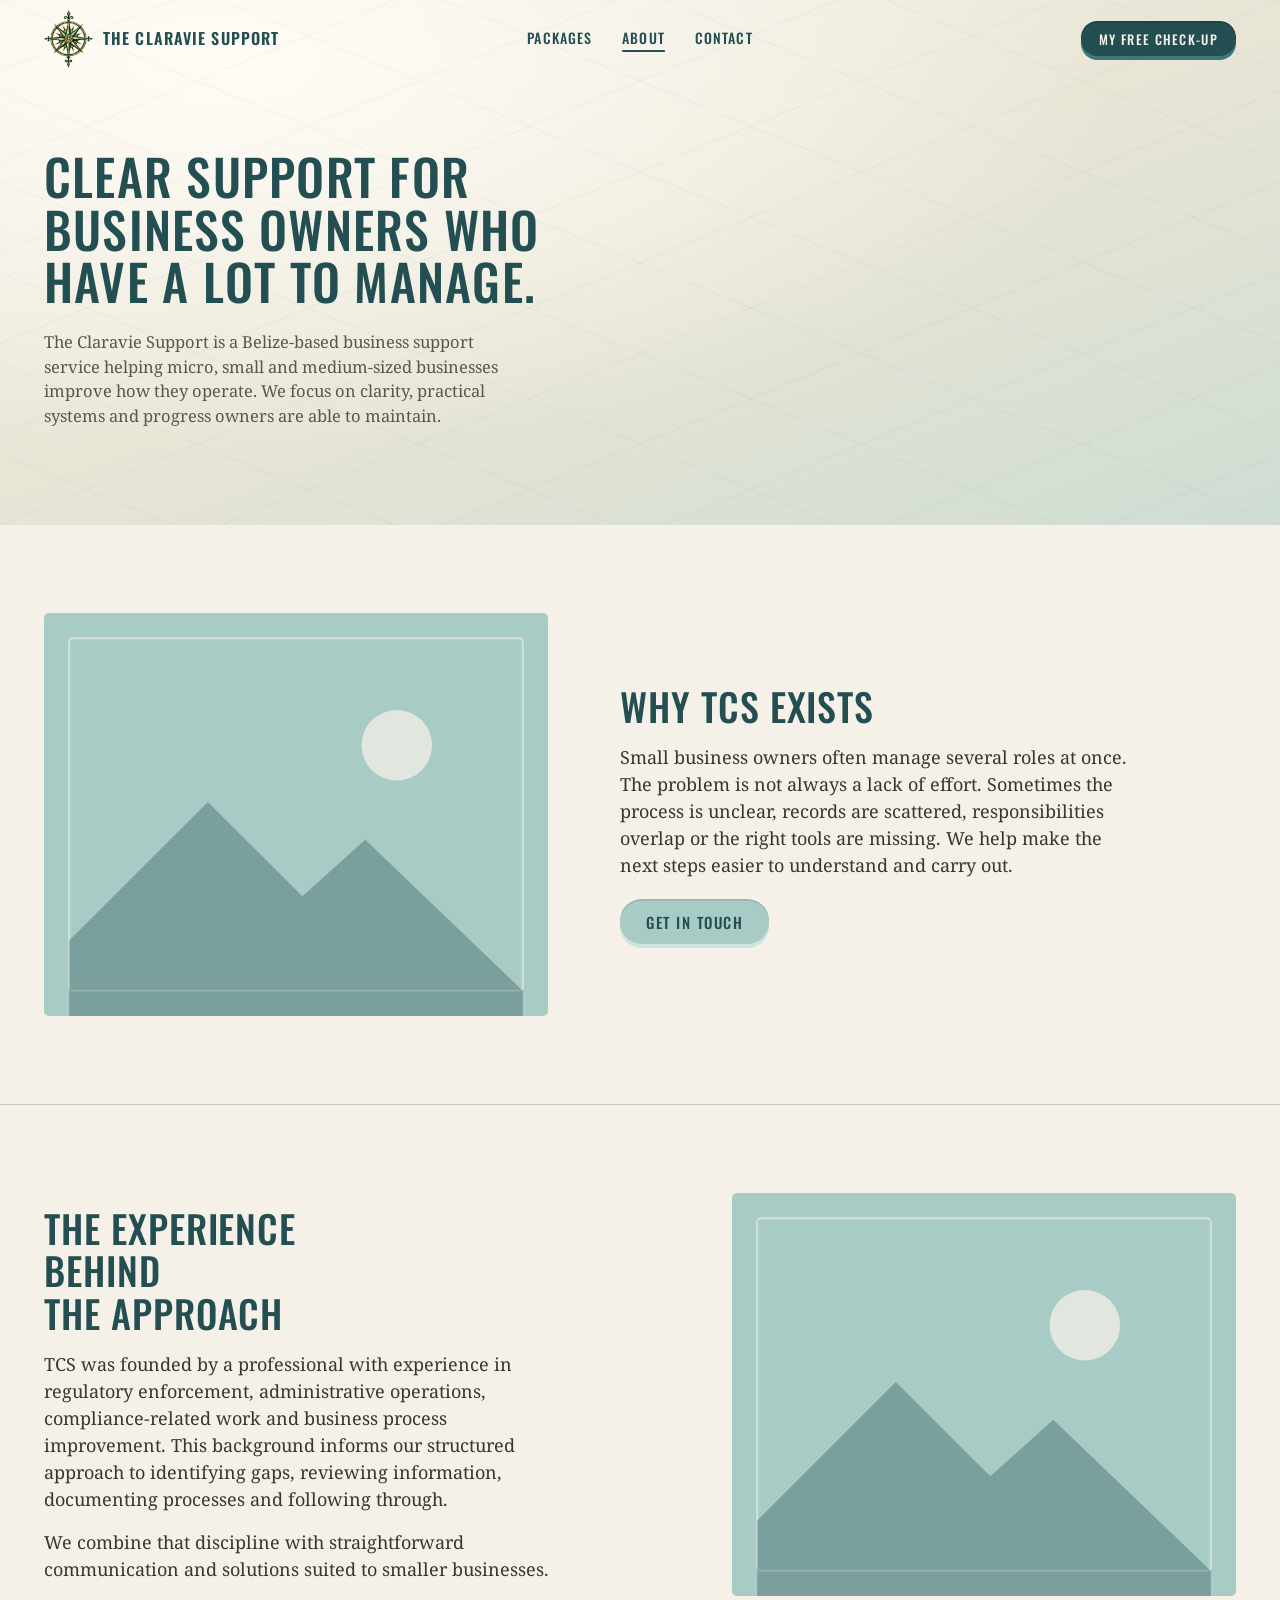
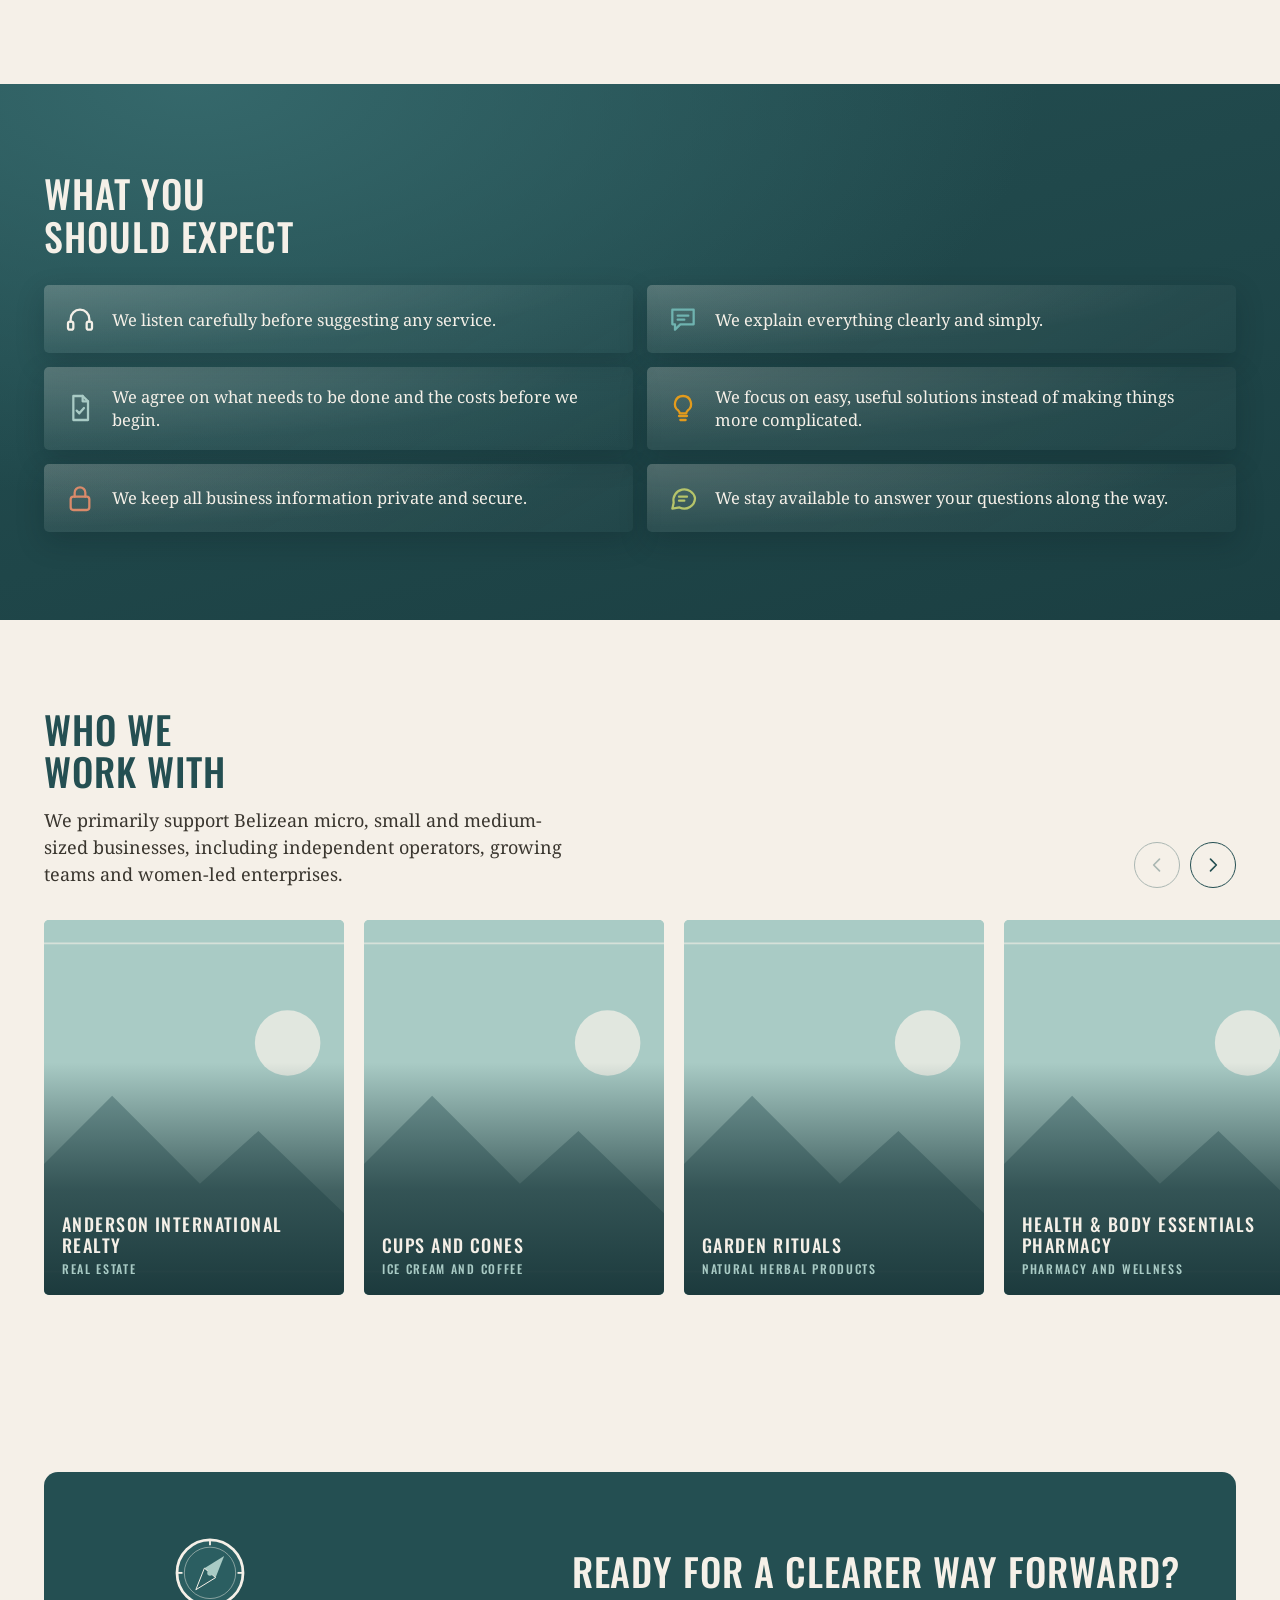
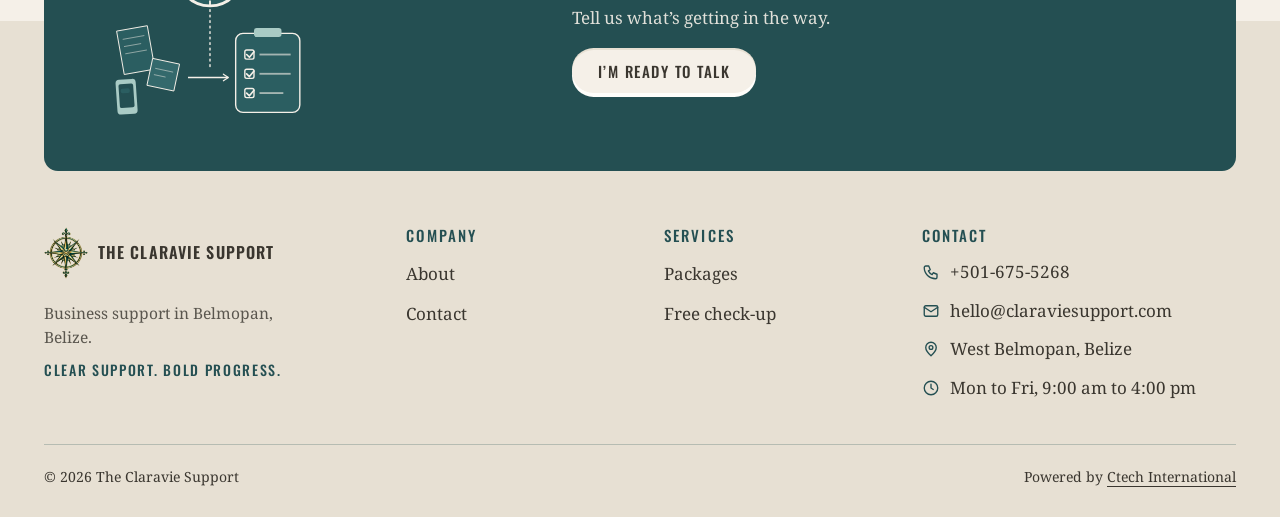
==== about.html @ 60a0987b "added major updates" ====
<!doctype html>
<html lang="en">
<head>
<meta charset="utf-8">
<meta name="viewport" content="width=device-width, initial-scale=1, viewport-fit=cover">
<title>About | The Claravie Support</title>
<meta name="description" content="The Claravie Support is a Belize-based business support service helping micro, small and medium-sized businesses improve how they operate.">
<meta name="theme-color" content="#F5F0E8">
<meta property="og:type" content="website">
<meta property="og:title" content="About | The Claravie Support">
<meta property="og:description" content="The Claravie Support is a Belize-based business support service helping micro, small and medium-sized businesses improve how they operate.">
<link rel="icon" href="assets/logo.webp" type="image/webp">
<link rel="preconnect" href="https://fonts.googleapis.com">
<link rel="preconnect" href="https://fonts.gstatic.com" crossorigin>
<link rel="stylesheet" href="https://fonts.googleapis.com/css2?family=Noto+Serif:ital,wght@0,400;0,600;1,400&family=Oswald:wght@400;500;600&display=swap">
<link rel="stylesheet" href="css/tokens.css">
<link rel="stylesheet" href="css/base.css">
<link rel="stylesheet" href="css/components.css">
<link rel="stylesheet" href="css/hero.css">
<link rel="stylesheet" href="css/about.css">
</head>
<body>

<svg width="0" height="0" style="position:absolute" aria-hidden="true" focusable="false">
	<symbol id="person" viewBox="0 0 100 100">
		<rect width="100" height="100" fill="#A9CBC5"/>
		<circle cx="50" cy="38" r="17" fill="#F5F0E8"/>
		<path d="M14 100c0-22 16-36 36-36s36 14 36 36z" fill="#F5F0E8"/>
	</symbol>
</svg>

<a class="skip-link" href="#main">Skip to main content</a>

<header class="site-header">
	<div class="container">
		<div class="site-header__bar">
			<a class="logo" href="index.html" aria-label="The Claravie Support, home">
				<img src="assets/logo.webp" width="162" height="192" alt="">
				<span>The Claravie Support</span>
			</a>
			<button class="nav-toggle" type="button" aria-expanded="false" aria-controls="site-nav" aria-label="Open menu">
				<span class="nav-toggle__bars" aria-hidden="true"></span>
			</button>
			<nav class="site-nav" id="site-nav" aria-label="Main">
				<ul>
					<li><a href="packages.html">Packages</a></li>
					<li><a href="about.html" aria-current="page">About</a></li>
					<li><a href="contact.html">Contact</a></li>
					<li class="nav-cta"><a class="cv-btn cv-btn--sm" href="check-up.html" data-track="checkup_header_click">My Free Check-Up</a></li>
				</ul>
			</nav>
			<a class="cv-btn cv-btn--sm site-cta" href="check-up.html" data-track="checkup_header_click">My Free Check-Up</a>
		</div>
	</div>
</header>

<main id="main">

	<section class="hero hero--page" aria-labelledby="hero-title">
		<div class="container hero__grid">
			<div class="hero__copy">
				<h1 id="hero-title">Clear support for business owners who have a lot to manage.</h1>
				<p class="hero__sub">The Claravie Support is a Belize-based business support service helping micro, small and medium-sized businesses improve how they operate. We focus on clarity, practical systems and progress owners are able to maintain.</p>
			</div>
		</div>
	</section>

	<!-- Placeholder image. Replace with a real photo. -->
	<section class="section why" aria-labelledby="why-title">
		<div class="container why__grid">
			<img class="why__img" src="assets/placeholder.svg" width="800" height="640" alt="" loading="lazy" decoding="async">
			<div class="why__copy">
				<h2 id="why-title">Why TCS exists</h2>
				<p>Small business owners often manage several roles at once. The problem is not always a lack of effort. Sometimes the process is unclear, records are scattered, responsibilities overlap or the right tools are missing. We help make the next steps easier to understand and carry out.</p>
				<a class="cv-btn cv-btn--secondary" href="contact.html" data-track="about_touch_click">Get in touch</a>
			</div>
		</div>
	</section>

	<section class="section section--rule why why--flip" aria-labelledby="exp-title">
		<div class="container why__grid">
			<img class="why__img" src="assets/placeholder.svg" width="800" height="640" alt="" loading="lazy" decoding="async">
			<div class="why__copy">
				<h2 id="exp-title">The experience behind the approach</h2>
				<p>TCS was founded by a professional with experience in regulatory enforcement, administrative operations, compliance-related work and business process improvement. This background informs our structured approach to identifying gaps, reviewing information, documenting processes and following through.</p>
				<p>We combine that discipline with straightforward communication and solutions suited to smaller businesses.</p>
			</div>
		</div>
	</section>

	<section class="section section--teal expect" aria-labelledby="expect-title">
		<div class="container expect__grid">
			<h2 id="expect-title">What you should expect</h2>
			<ul class="expect__list">
				<li class="expect__item">
					<span class="expect__icon"><svg viewBox="0 0 24 24" aria-hidden="true"><path d="M5 14v-2a7 7 0 0 1 14 0v2"/><rect x="3" y="14" width="4" height="6" rx="1.5"/><rect x="17" y="14" width="4" height="6" rx="1.5"/></svg></span>
					<p>We listen carefully before suggesting any service.</p>
				</li>
				<li class="expect__item">
					<span class="expect__icon"><svg viewBox="0 0 24 24" aria-hidden="true"><path d="M4 5h16v11H10l-4 4v-4H4z"/><path d="M8 9.5h8M8 12.5h5"/></svg></span>
					<p>We explain everything clearly and simply.</p>
				</li>
				<li class="expect__item">
					<span class="expect__icon"><svg viewBox="0 0 24 24" aria-hidden="true"><path d="M7 3h7l4 4v14H7z"/><path d="M14 3v4h4"/><path d="M9.5 14l2 2 3.5-4"/></svg></span>
					<p>We agree on what needs to be done and the costs before we begin.</p>
				</li>
				<li class="expect__item">
					<span class="expect__icon"><svg viewBox="0 0 24 24" aria-hidden="true"><path d="M9 18h6M10 21h4"/><path d="M12 3a6 6 0 0 0-3.5 10.9c.6.5 1 1.2 1 2.1h5c0-.9.4-1.6 1-2.1A6 6 0 0 0 12 3z"/></svg></span>
					<p>We focus on easy, useful solutions instead of making things more complicated.</p>
				</li>
				<li class="expect__item">
					<span class="expect__icon"><svg viewBox="0 0 24 24" aria-hidden="true"><rect x="5" y="11" width="14" height="10" rx="2"/><path d="M8 11V8a4 4 0 0 1 8 0v3"/></svg></span>
					<p>We keep all business information private and secure.</p>
				</li>
				<li class="expect__item">
					<span class="expect__icon"><svg viewBox="0 0 24 24" aria-hidden="true"><path d="M21 12a8 8 0 0 1-11.6 7.1L4 20l1-4.5A8 8 0 1 1 21 12z"/><path d="M9 11h6M9 14h4"/></svg></span>
					<p>We stay available to answer your questions along the way.</p>
				</li>
			</ul>
		</div>
	</section>

	<!-- Placeholder photos. Replace each with a real photo of the business. -->
	<section class="section who" aria-labelledby="who-title">
		<div class="container who__intro">
			<div class="who__copy">
				<h2 id="who-title">Who we work with</h2>
				<p>We primarily support Belizean micro, small and medium-sized businesses, including independent operators, growing teams and women-led enterprises.</p>
			</div>
			<div class="who__nav">
				<button class="who__btn" type="button" data-dir="-1" aria-label="Previous businesses"><svg viewBox="0 0 24 24" aria-hidden="true"><path d="M15 5l-7 7 7 7"/></svg></button>
				<button class="who__btn" type="button" data-dir="1" aria-label="Next businesses"><svg viewBox="0 0 24 24" aria-hidden="true"><path d="M9 5l7 7-7 7"/></svg></button>
			</div>
		</div>
		<div class="who__scroller" role="group" aria-label="Businesses we work with, scroll sideways" tabindex="0">
			<figure class="biz">
				<img src="assets/placeholder.svg" width="800" height="640" alt="" loading="lazy" decoding="async">
				<figcaption><strong>Anderson International Realty</strong><span>Real estate</span></figcaption>
			</figure>
			<figure class="biz">
				<img src="assets/placeholder.svg" width="800" height="640" alt="" loading="lazy" decoding="async">
				<figcaption><strong>Cups and Cones</strong><span>Ice cream and coffee</span></figcaption>
			</figure>
			<figure class="biz">
				<img src="assets/placeholder.svg" width="800" height="640" alt="" loading="lazy" decoding="async">
				<figcaption><strong>Garden Rituals</strong><span>Natural herbal products</span></figcaption>
			</figure>
			<figure class="biz">
				<img src="assets/placeholder.svg" width="800" height="640" alt="" loading="lazy" decoding="async">
				<figcaption><strong>Health &amp; Body Essentials Pharmacy</strong><span>Pharmacy and wellness</span></figcaption>
			</figure>
			<figure class="biz">
				<img src="assets/placeholder.svg" width="800" height="640" alt="" loading="lazy" decoding="async">
				<figcaption><strong>Home Repair &amp; Construction</strong><span>Repairs and construction</span></figcaption>
			</figure>
			<figure class="biz">
				<img src="assets/placeholder.svg" width="800" height="640" alt="" loading="lazy" decoding="async">
				<figcaption><strong>Meny Handprints</strong><span>Nail artistry</span></figcaption>
			</figure>
			<figure class="biz">
				<img src="assets/placeholder.svg" width="800" height="640" alt="" loading="lazy" decoding="async">
				<figcaption><strong>MindShift Consulting</strong><span>Autism support</span></figcaption>
			</figure>
			<figure class="biz">
				<img src="assets/placeholder.svg" width="800" height="640" alt="" loading="lazy" decoding="async">
				<figcaption><strong>RCV D. Signs &amp; Creations</strong><span>Digital design</span></figcaption>
			</figure>
			<figure class="biz">
				<img src="assets/placeholder.svg" width="800" height="640" alt="" loading="lazy" decoding="async">
				<figcaption><strong>Simply Bliss Edible Arrangements &amp; Cakes</strong><span>Cakes and edible arrangements</span></figcaption>
			</figure>
			<figure class="biz">
				<img src="assets/placeholder.svg" width="800" height="640" alt="" loading="lazy" decoding="async">
				<figcaption><strong>Sweet Lemon</strong><span>Desserts and bakery</span></figcaption>
			</figure>
			<figure class="biz">
				<img src="assets/placeholder.svg" width="800" height="640" alt="" loading="lazy" decoding="async">
				<figcaption><strong>Tasty Chicken Dip</strong><span>Chicken dips and catering</span></figcaption>
			</figure>
			<figure class="biz">
				<img src="assets/placeholder.svg" width="800" height="640" alt="" loading="lazy" decoding="async">
				<figcaption><strong>Woodland Nursery</strong><span>Plant nursery</span></figcaption>
			</figure>
		</div>
	</section>

</main>

<footer class="site-footer">
	<div class="footer-top">
		<div class="container">
			<div class="footer-cta">
				<img class="footer-cta__art" src="assets/footer-graphic.svg" width="240" height="230" alt="" loading="lazy" decoding="async">
				<div class="footer-cta__copy">
					<h2>Ready for a clearer way forward?</h2>
					<p>Tell us what&rsquo;s getting in the way.</p>
					<a class="cv-btn cv-btn--cream" href="contact.html" data-track="contact_click_final">I&rsquo;m ready to talk</a>
				</div>
			</div>
		</div>
	</div>
	<div class="footer-main">
		<div class="container">
			<div class="site-footer__grid">
				<div class="site-footer__brand">
					<a class="logo" href="index.html" aria-label="The Claravie Support, home">
						<img src="assets/logo.webp" width="162" height="192" alt="">
						<span>The Claravie Support</span>
					</a>
					<p class="site-footer__about">Business support in Belmopan, Belize.</p>
					<p class="tagline">Clear support. Bold progress.</p>
				</div>
				<nav aria-label="Company">
					<h2>Company</h2>
					<ul>
						<li><a href="about.html">About</a></li>
						<li><a href="contact.html">Contact</a></li>
					</ul>
				</nav>
				<nav aria-label="Services">
					<h2>Services</h2>
					<ul>
						<li><a href="packages.html">Packages</a></li>
						<li><a href="check-up.html">Free check-up</a></li>
					</ul>
				</nav>
				<div>
					<h2>Contact</h2>
					<address class="footer-contact">
						<a href="tel:+5016755268" data-track="phone_tap"><svg viewBox="0 0 24 24" aria-hidden="true"><path d="M5 4h4l2 5-2.5 1.5a11 11 0 0 0 5 5L15 13l5 2v4a2 2 0 0 1-2 2A15 15 0 0 1 3 6a2 2 0 0 1 2-2z"/></svg><span>+501-675-5268</span></a>
						<a href="mailto:hello@claraviesupport.com"><svg viewBox="0 0 24 24" aria-hidden="true"><rect x="3" y="5" width="18" height="14" rx="2"/><path d="M3 7l9 6 9-6"/></svg><span>hello@claraviesupport.com</span></a>
						<p><svg viewBox="0 0 24 24" aria-hidden="true"><path d="M12 21s7-6.2 7-11a7 7 0 0 0-14 0c0 4.8 7 11 7 11z"/><circle cx="12" cy="10" r="2.5"/></svg><span>West Belmopan, Belize</span></p>
						<p><svg viewBox="0 0 24 24" aria-hidden="true"><circle cx="12" cy="12" r="9"/><path d="M12 7v5l3 2"/></svg><span>Mon to Fri, 9:00 am to 4:00 pm</span></p>
					</address>
				</div>
			</div>
			<div class="site-footer__base">
				<p>&copy; 2026 The Claravie Support</p>
				<p class="site-footer__credit">Powered by <a href="https://ctechintl.com" target="_blank" rel="noopener">Ctech International</a></p>
			</div>
		</div>
	</div>
</footer>

<script src="js/config.js"></script>
<script src="js/main.js"></script>
<script src="js/carousel.js"></script>
</body>
</html>
---- css/tokens.css ----
:root {
	--teal: #244F52;
	--cream: #F5F0E8;
	--sage: #A9CBC5;
	--charcoal: #3A362F;

	--surface: var(--cream);
	--ink: var(--teal);
	--text: var(--charcoal);
	--text-soft: #5A564E;
	--text-muted: #635F58;
	--primary: var(--teal);
	--on-primary: var(--cream);
	--secondary: var(--sage);
	--on-secondary: var(--teal);
	--card: var(--sage);
	--sage-tint: #E0E6DE;
	--field: #FFFDF8;
	--field-border: #6D8787;
	--rule: #244F5240;
	--disabled: #D6D8D2;
	--error: #A3402F;
	--focus-halo: var(--sage);
	--error-halo: #E3C9BF;

	--teal-edge-dark: #1E4244;
	--teal-edge-light: #3F777A;
	--sage-edge-dark: #97BAB4;
	--sage-edge-light: #CCE3DF;
	--cream-edge-dark: #E7E0D3;
	--cream-edge-light: #FFFEFB;

	--font-display: "Oswald", "Arial Narrow", "Helvetica Neue", Arial, sans-serif;
	--font-body: "Noto Serif", Georgia, "Times New Roman", serif;

	--space-1: 4px;
	--space-2: 6px;
	--space-3: 10px;
	--space-4: 14px;
	--space-5: 18px;
	--space-6: 22px;
	--space-7: 28px;
	--space-8: 44px;
	--section-y: clamp(48px, 7vw, 88px);

	--radius-button: 24px;
	--radius-card: 20px;
	--radius-field: 14px;
	--radius-check: 8px;
	--radius-pill: 999px;

	--shadow-button-teal: 0 -2px 0 var(--teal-edge-dark), 0 4px 0 var(--teal-edge-light);
	--shadow-button-teal-pressed: 0 -2px 0 var(--teal-edge-dark), 0 2px 0 var(--teal-edge-light);
	--shadow-button-sage: 0 -2px 0 var(--sage-edge-dark), 0 4px 0 var(--sage-edge-light);
	--shadow-button-sage-pressed: 0 -2px 0 var(--sage-edge-dark), 0 2px 0 var(--sage-edge-light);
	--shadow-button-cream: 0 -2px 0 var(--cream-edge-dark), 0 4px 0 var(--cream-edge-light);
	--shadow-button-cream-pressed: 0 -2px 0 var(--cream-edge-dark), 0 2px 0 var(--cream-edge-light);
	--shadow-halo: 0 0 0 4px var(--sage);
	--shadow-halo-error: 0 0 0 4px var(--error-halo);

	color-scheme: light;
}
---- css/base.css ----
*, *::before, *::after { box-sizing: border-box; }

html {
	scroll-behavior: smooth;
	scroll-padding-top: 84px;
	-webkit-text-size-adjust: 100%;
}

body {
	margin: 0;
	background: var(--surface);
	color: var(--text);
	font: 400 17px/1.65 var(--font-body);
	-webkit-font-smoothing: antialiased;
}

img, svg { max-width: 100%; height: auto; }
p { margin: 0; }
a { color: var(--ink); }

h1, h2, h3, h4 {
	margin: 0;
	font-family: var(--font-display);
	font-weight: 500;
	color: var(--ink);
	text-transform: uppercase;
	text-wrap: balance;
}
h1 { font-size: clamp(34px, 6.2vw, 58px); line-height: 1.06; letter-spacing: 0.025em; }
h2 { font-size: clamp(27px, 4vw, 38px); line-height: 1.12; letter-spacing: 0.025em; }
h3 { font-size: 19px; line-height: 1.25; letter-spacing: 0.08em; }

.eyebrow {
	font: 500 13px/1.3 var(--font-display);
	letter-spacing: 0.16em;
	text-transform: uppercase;
	color: var(--ink);
}

.lead { font-size: 18px; line-height: 1.7; max-width: 60ch; }

.container {
	width: 100%;
	max-width: 1280px;
	margin-inline: auto;
	padding-inline: max(14px, env(safe-area-inset-left, 0px)) max(14px, env(safe-area-inset-right, 0px));
}
@media (min-width: 768px) { .container { padding-inline: 28px; } }
@media (min-width: 960px) { .container { padding-inline: 44px; } }

.section { padding-block: var(--section-y); }
.section--rule { border-top: 1px solid var(--rule); }
.section--sage { background: var(--sage); }
.section--teal { background: var(--teal); color: var(--cream); }
.section--teal h2, .section--teal h3, .section--teal .eyebrow { color: var(--cream); }

.section-head { display: grid; gap: var(--space-3); max-width: 720px; margin-bottom: var(--space-8); }

.visually-hidden {
	position: absolute !important;
	width: 1px; height: 1px; margin: -1px; padding: 0; overflow: hidden;
	clip: rect(0 0 0 0); white-space: nowrap; border: 0;
}

.skip-link {
	position: absolute; left: 16px; top: -60px; z-index: 100;
	background: var(--teal); color: var(--cream);
	font: 500 14px/1 var(--font-display); letter-spacing: 0.1em; text-transform: uppercase;
	padding: 12px 18px; border-radius: var(--radius-button); text-decoration: none;
}
.skip-link:focus { top: 12px; }

:focus-visible { outline: 3px solid var(--ink); outline-offset: 3px; }
.section--teal :focus-visible { outline-color: var(--cream); }

[hidden] { display: none !important; }

:root { --header-h: 68px; }
@media (min-width: 960px) { :root { --header-h: 78px; } }

.site-header {
	position: fixed; top: 0; left: 0; right: 0; z-index: 50;
	background: transparent;
	border-bottom: 1px solid transparent;
	transition: background-color 0.2s ease, border-color 0.2s ease;
}

.site-header.is-scrolled { background: var(--surface); border-bottom-color: var(--rule); }
.site-header.menu-open { border-bottom-color: transparent; }

.site-header__bar {
	display: flex; align-items: center; justify-content: space-between; gap: 16px;
	min-height: var(--header-h);
}

.logo {
	position: relative; z-index: 2;
	display: inline-flex; align-items: center; gap: 8px;
	text-decoration: none; color: var(--ink);
	font: 600 13px/1.1 var(--font-display);
	letter-spacing: 0.05em; text-transform: uppercase;
}
.logo img { flex: none; width: auto; height: 40px; }
@media (min-width: 481px) {
	.logo { gap: 10px; font-size: 16px; letter-spacing: 0.07em; }
	.logo img { height: 52px; }
}
@media (min-width: 960px) { .logo img { height: 58px; } }

.nav-toggle {
	position: relative; z-index: 2;
	display: grid; place-items: center;
	width: 44px; height: 44px; padding: 11px;
	background: var(--teal); color: #fff;
	border: 0; border-radius: 12px; cursor: pointer;
}
.nav-toggle__bars, .nav-toggle__bars::before, .nav-toggle__bars::after {
	display: block; width: 22px; height: 2.5px; background: #fff; border-radius: 2px; content: "";
	transition: transform 0.2s ease, top 0.2s ease, background-color 0.2s ease;
}
.nav-toggle__bars { position: relative; }
.nav-toggle__bars::before, .nav-toggle__bars::after { position: absolute; left: 0; }
.nav-toggle__bars::before { top: -7px; }
.nav-toggle__bars::after { top: 7px; }
.nav-toggle[aria-expanded="true"] .nav-toggle__bars { background: transparent; }
.nav-toggle[aria-expanded="true"] .nav-toggle__bars::before { top: 0; transform: rotate(45deg); }
.nav-toggle[aria-expanded="true"] .nav-toggle__bars::after { top: 0; transform: rotate(-45deg); }

.site-header .site-cta { display: none; }

.site-nav {
	position: fixed; inset: 0; z-index: 1;
	height: 100vh; height: 100dvh; overflow-y: auto;
	display: flex; flex-direction: column;
	padding: calc(var(--header-h) + 12px) max(20px, env(safe-area-inset-right, 0px)) max(28px, env(safe-area-inset-bottom, 0px)) max(20px, env(safe-area-inset-left, 0px));
	background: var(--surface);
	transform: translateY(-100%);
	visibility: hidden;
	transition: transform 0.35s ease, visibility 0s linear 0.35s;
}
.site-nav.is-open { transform: translateY(0); visibility: visible; transition-delay: 0s; }
.site-nav ul { list-style: none; margin: 0; padding: 0; flex: 1; display: flex; flex-direction: column; justify-content: center; }
.site-nav li:not(.nav-cta) { border-bottom: 1px solid var(--rule); }
.site-nav a:not(.cv-btn) {
	display: block; padding: clamp(14px, 3.2dvh, 28px) 4px;
	font: 500 clamp(22px, 4.2vw + 10px, 34px)/1.2 var(--font-display); letter-spacing: 0.08em; text-transform: uppercase;
	color: var(--ink); text-decoration: none;
}
.site-nav a[aria-current="page"] { text-decoration: underline; text-underline-offset: 6px; text-decoration-thickness: 2px; }
.site-nav .nav-cta { margin-top: clamp(20px, 4dvh, 40px); }
.site-nav .nav-cta .cv-btn { display: block; width: 100%; padding-block: clamp(15px, 2.4dvh, 20px); font-size: clamp(15px, 1.2vw + 11px, 18px); }

@media (min-width: 960px) {
	.site-header__bar { display: grid; grid-template-columns: 1fr auto 1fr; gap: 24px; }
	.logo { justify-self: start; }
	.nav-toggle, .site-nav .nav-cta { display: none; }
	.site-header .site-cta { display: inline-block; justify-self: end; }
	.site-nav {
		position: static; height: auto; overflow: visible; display: block; padding: 0;
		background: none; transform: none; visibility: visible; transition: none;
	}
	.site-nav ul { flex: none; flex-direction: row; justify-content: flex-start; align-items: center; gap: 30px; }
	.site-nav li:not(.nav-cta) { border-bottom: 0; }
	.site-nav a:not(.cv-btn) { padding: 8px 0; border: 0; font-size: 14px; border-bottom: 2px solid transparent; }
	.site-nav a:not(.cv-btn):hover { border-bottom-color: currentColor; }
}

.site-footer { position: relative; color: var(--text); }
.footer-top { position: relative; z-index: 1; margin-top: clamp(48px, 7vw, 96px); background: linear-gradient(to bottom, transparent 50%, var(--cream-edge-dark) 50%); }
.footer-main { background: var(--cream-edge-dark); padding-block: 0 28px; }
.footer-cta {
	display: grid; gap: 20px;
	padding: 36px 24px; background: var(--teal); color: var(--cream); border-radius: 14px;
}
.footer-cta__art { display: none; }
.footer-cta__copy { display: grid; gap: 12px; justify-items: start; }
.site-footer .footer-cta h2 { margin: 0; font-size: clamp(26px, 3.4vw, 38px); letter-spacing: 0.025em; color: var(--cream); }
.footer-cta p { font-size: 17px; line-height: 1.5; color: var(--cream); opacity: 0.9; }
.footer-cta .cv-btn { margin-top: 8px; }
.site-footer__grid { display: grid; gap: 36px; padding-top: 56px; }
.site-footer__about { margin-top: 14px; max-width: 28ch; font-size: 15.5px; line-height: 1.55; color: var(--text-soft); }
.site-footer .tagline { margin-top: 12px; font: 500 14px/1.3 var(--font-display); letter-spacing: 0.12em; text-transform: uppercase; color: var(--ink); }
.site-footer h2 { font-size: 15px; letter-spacing: 0.14em; margin-bottom: 16px; }
.site-footer ul { list-style: none; margin: 0; padding: 0; display: grid; gap: 12px; }
.site-footer a { color: var(--text); text-underline-offset: 4px; text-decoration: none; }
.site-footer nav a:hover, .footer-contact a:hover, .site-footer__base a:hover { text-decoration: underline; }
.footer-contact { font-style: normal; display: grid; gap: 14px; }
.footer-contact a, .footer-contact p { display: flex; align-items: flex-start; gap: 10px; margin: 0; line-height: 1.45; }
.footer-contact svg { flex: none; width: 18px; height: 18px; margin-top: 3px; fill: none; stroke: var(--teal); stroke-width: 1.8; stroke-linecap: round; stroke-linejoin: round; }
.site-footer__base {
	margin-top: 44px; padding-top: 20px; border-top: 1px solid var(--rule);
	display: flex; flex-wrap: wrap; justify-content: space-between; gap: 10px 24px;
	font-size: 14px;
}
.site-footer__base ul { display: flex; gap: 8px 24px; flex-wrap: wrap; }
.site-footer__base p a { text-decoration: underline; }
.site-footer__credit { order: 3; flex-basis: 100%; text-align: center; }
.site-footer .logo { gap: 12px; font-size: 20px; letter-spacing: 0.06em; }
.site-footer .logo img { height: 56px; }
@media (min-width: 768px) {
	.footer-cta { display: flex; justify-content: space-between; align-items: center; gap: 56px; padding: 44px 56px; }
	.footer-cta__art { display: block; width: 220px; height: auto; }
	.site-footer__grid { grid-template-columns: 1.5fr 1fr 1fr 1.5fr; gap: 48px; }
	.site-footer__credit { order: 0; flex-basis: auto; text-align: left; }
	.site-footer .logo { gap: 10px; font-size: 16px; letter-spacing: 0.07em; }
	.site-footer .logo img { height: 52px; }
}

body.has-sticky-bar { padding-bottom: calc(76px + env(safe-area-inset-bottom, 0px)); }
.sticky-bar {
	display: grid; grid-auto-flow: column; grid-auto-columns: 1fr; gap: 10px;
	position: fixed; left: 0; right: 0; bottom: 0; z-index: 60;
	padding: 12px max(12px, env(safe-area-inset-right, 0px)) calc(12px + env(safe-area-inset-bottom, 0px)) max(12px, env(safe-area-inset-left, 0px));
	background: var(--surface);
	border-top: 1px solid var(--rule);
}
.sticky-bar .cv-btn { padding-inline: 8px; font-size: 13px; letter-spacing: 0.08em; text-align: center; }
@media (min-width: 768px) {
	body.has-sticky-bar { padding-bottom: 0; }
	.sticky-bar { display: none; }
}

@media (prefers-reduced-motion: reduce) {
	html { scroll-behavior: auto; }
	.site-nav, .nav-toggle__bars, .nav-toggle__bars::before, .nav-toggle__bars::after, .site-header { transition: none; }
}
---- css/components.css ----
.cv-btn {
	display: inline-block;
	box-sizing: border-box;
	background: var(--primary);
	color: var(--on-primary);
	font-family: var(--font-display);
	font-weight: 500;
	font-size: 15px;
	letter-spacing: 0.1em;
	text-transform: uppercase;
	text-decoration: none;
	text-align: center;
	line-height: 1;
	padding: 14px 26px;
	border: 0;
	border-radius: var(--radius-button);
	cursor: pointer;
	box-shadow: var(--shadow-button-teal);
	transition: transform 0.12s ease, filter 0.12s ease;
}
.cv-btn--secondary { background: var(--secondary); color: var(--on-secondary); box-shadow: var(--shadow-button-sage); }
.cv-btn--cream { background: var(--cream); color: var(--teal); box-shadow: var(--shadow-button-cream); }
.cv-btn--sm { padding: 10px 18px; font-size: 13px; }
.cv-btn:hover { transform: translateY(-1px); filter: brightness(1.06); }
.cv-btn:active { transform: translateY(1px); filter: brightness(0.97); box-shadow: var(--shadow-button-teal-pressed); }
.cv-btn--secondary:active { box-shadow: var(--shadow-button-sage-pressed); }
.cv-btn--cream:active { box-shadow: var(--shadow-button-cream-pressed); }
.cv-btn:disabled { opacity: 0.45; cursor: not-allowed; transform: none; filter: none; }

.section--sage .cv-btn--secondary { box-shadow: var(--shadow-button-sage), inset 0 0 0 1.5px var(--teal); }

.decision { display: flex; flex-direction: column; align-items: stretch; gap: var(--space-5) var(--space-6); }
.decision__buttons { display: flex; flex-direction: column; gap: var(--space-4); }
@media (min-width: 560px) {
	.decision { flex-direction: row; flex-wrap: wrap; align-items: center; }
	.decision__buttons { flex-direction: row; flex-wrap: wrap; }
}

.cv-proof {
	display: flex; gap: 12px; align-items: flex-start;
	background: var(--field); color: var(--text);
	border: 1.5px solid var(--rule); border-radius: var(--radius-field);
	padding: 12px 16px;
	font-size: 14.5px; line-height: 1.5;
	max-width: 400px; min-width: 0;
}
.cv-proof::before {
	content: ""; flex: none; width: 20px; height: 20px; margin-top: 2px; border-radius: 50%;
	background: var(--teal)
		url("data:image/svg+xml,%3Csvg xmlns='http://www.w3.org/2000/svg' viewBox='0 0 20 20'%3E%3Cpath d='M5.5 10.5l3 3 6-7' fill='none' stroke='%23F5F0E8' stroke-width='2' stroke-linecap='round' stroke-linejoin='round'/%3E%3C/svg%3E")
		center / 100% no-repeat;
}
.cv-proof--quote::before { display: none; }
.cv-proof--quote { align-items: center; max-width: 440px; }
.cv-proof__text { display: grid; gap: 4px; min-width: 0; }
.cv-proof__name { font: 500 12px/1.3 var(--font-display); letter-spacing: 0.12em; text-transform: uppercase; color: var(--ink); }
.cv-proof .cv-photo { flex: none; }

.cv-photo {
	display: block; flex: none; width: 52px; height: 52px; border-radius: 50%;
	background: var(--sage); overflow: hidden; position: relative;
}
.cv-photo img { width: 100%; height: 100%; object-fit: cover; display: block; }
.cv-photo--lg { width: 100%; max-width: 260px; height: auto; aspect-ratio: 1; border-radius: var(--radius-card); }
.cv-photo svg { width: 100%; height: 100%; display: block; }

.cv-chip {
	display: inline-block; white-space: nowrap;
	font: 500 12px/1 var(--font-display);
	letter-spacing: 0.12em; text-transform: uppercase;
	background: var(--surface); color: var(--ink);
	padding: 6px 12px; border-radius: var(--radius-pill);
}
.cv-card {
	box-sizing: border-box; min-width: 0;
	display: grid; gap: 10px; align-content: start; justify-items: start;
	background: var(--card); color: var(--text);
	border-radius: var(--radius-card); padding: 22px;
}
.cv-card__title { margin: 0; font: 500 19px/1.25 var(--font-display); letter-spacing: 0.08em; text-transform: uppercase; color: var(--ink); }
.cv-card__body { font-size: 15.5px; line-height: 1.6; }
.cv-card__action { margin-top: 6px; }
.cv-link {
	font: 500 13px/1.2 var(--font-display); letter-spacing: 0.1em; text-transform: uppercase;
	color: var(--ink); text-decoration: underline; text-underline-offset: 5px; text-decoration-thickness: 1.5px;
}
.cv-link:hover { text-decoration-thickness: 3px; }

.cv-field { display: grid; gap: 6px; min-width: 0; align-content: start; color: var(--text); }
.cv-nf { margin: 0; min-width: 0; border: 0; padding: 0; }
.cv-nf > legend {
	padding: 0; margin-bottom: 6px;
	font: 500 13px/1.3 var(--font-display);
	letter-spacing: 0.13em; text-transform: uppercase; color: var(--ink);
}
.cv-label { color: inherit; display: inline-flex; align-items: baseline; gap: 8px; }
.cv-opt { font: italic 400 12.5px/1 var(--font-body); letter-spacing: 0; text-transform: none; color: var(--text-muted); }

.cv-input {
	box-sizing: border-box; width: 100%;
	font: 400 16px/1.5 var(--font-body); color: var(--text);
	background: var(--field);
	border: 1.5px solid var(--field-border); border-radius: var(--radius-field);
	padding: 11px 16px;
	appearance: none; -webkit-appearance: none;
	transition: border-color 0.15s, box-shadow 0.15s;
}
textarea.cv-input { min-height: 110px; resize: vertical; display: block; }
.cv-input::placeholder { color: var(--text-muted); font-style: italic; }
.cv-field:hover .cv-input { border-color: var(--ink); }
.cv-input:focus { outline: none; border-color: var(--ink); box-shadow: var(--shadow-halo); }

.cv-select { position: relative; }
.cv-select .cv-input { padding-right: 44px; cursor: pointer; }
.cv-select::after {
	content: ""; position: absolute; right: 18px; top: 50%; width: 8px; height: 8px; margin-top: -6px;
	border-right: 2px solid var(--ink); border-bottom: 2px solid var(--ink);
	transform: rotate(45deg); pointer-events: none;
}

.cv-hint { margin: 0; font: italic 400 13.5px/1.45 var(--font-body); color: var(--text-muted); }
.cv-hint--err { display: flex; gap: 8px; font-style: normal; font-weight: 600; color: var(--error); }
.cv-hint--err::before {
	content: "!"; flex: none; width: 17px; height: 17px; margin-top: 2px; border-radius: 50%;
	background: var(--error); color: var(--cream);
	font: 600 11px/17px var(--font-display); text-align: center;
}
.cv-field.is-error .cv-nf > legend, .cv-field.is-error .cv-opt { color: var(--error); }
.cv-field.is-error .cv-input { border-color: var(--error); }
.cv-field.is-error .cv-input:focus { border-color: var(--error); box-shadow: var(--shadow-halo-error); }
.cv-input:disabled { background: var(--disabled); cursor: not-allowed; opacity: 0.55; }

.cv-fs {
	margin: 0; min-width: 0; display: grid; gap: 22px;
	border: 1.5px solid var(--rule); border-radius: var(--radius-card); padding: 10px 22px 22px;
}
.cv-fs > legend {
	padding: 0 10px; margin-left: -4px;
	font: 500 15px/1.3 var(--font-display); letter-spacing: 0.16em; text-transform: uppercase; color: var(--ink);
}

.cv-group { border: 0; margin: 0; padding: 0; min-width: 0; }
.cv-group > legend {
	padding: 0; margin-bottom: 10px;
	font: 500 13px/1.3 var(--font-display); letter-spacing: 0.13em; text-transform: uppercase; color: var(--ink);
}
.cv-pills { display: flex; flex-wrap: wrap; gap: 10px; position: relative; }
.cv-pills input { position: absolute; opacity: 0; width: 1px; height: 1px; margin: 0; }
.cv-pills label {
	font: 500 14px/1 var(--font-display); letter-spacing: 0.1em; text-transform: uppercase; color: var(--ink);
	padding: 12px 20px; border-radius: var(--radius-button); cursor: pointer;
	border: 1.5px solid var(--field-border); background: transparent;
	transition: background-color 0.15s, border-color 0.15s, color 0.15s;
}
.cv-pills label:hover { border-color: var(--ink); background: var(--sage-tint); }
.cv-pills input:checked + label { background: var(--primary); color: var(--on-primary); border-color: var(--primary); }
.cv-pills input:focus-visible + label { outline: 3px solid var(--ink); outline-offset: 3px; }

.cv-check { display: flex; gap: 12px; align-items: flex-start; cursor: pointer; font: 400 15px/1.5 var(--font-body); color: var(--text); }
.cv-check input {
	appearance: none; -webkit-appearance: none; flex: none; width: 24px; height: 24px; margin: 1px 0 0;
	border: 1.5px solid var(--field-border); border-radius: var(--radius-check); background: var(--field); cursor: pointer;
	display: grid; place-content: center; transition: background-color 0.15s, border-color 0.15s;
}
.cv-check input:hover { border-color: var(--ink); }
.cv-check input::after {
	content: ""; width: 6px; height: 11px; border: solid var(--on-primary); border-width: 0 2.5px 2.5px 0;
	transform: rotate(45deg) translate(-1px, -1px); opacity: 0;
}
.cv-check input:checked { background: var(--primary); border-color: var(--primary); }
.cv-check input:checked::after { opacity: 1; }
.cv-check input:focus-visible { outline: 3px solid var(--ink); outline-offset: 3px; }

@media (prefers-reduced-motion: reduce) {
	.cv-btn, .cv-input, .cv-pills label, .cv-check input { transition: none; }
}
---- css/hero.css ----
.hero {
	--phi: 1.618;
	--step-0: clamp(15px, 11px + 1.2vw, 16.5px);
	--step-1: calc(var(--step-0) * var(--phi));
	--step-2: calc(var(--step-1) * var(--phi));
	--hero-gap: 84px;
	--hero-line: rgba(36, 79, 82, 0.03);
	padding-block: calc(var(--header-h) + clamp(32px, 6vw, 72px)) 0;
	background:
		repeating-linear-gradient(to bottom right,
			transparent calc(50% - var(--hero-gap) / 2),
			transparent calc(50% - 0.75px),
			var(--hero-line) calc(50% - 0.75px),
			var(--hero-line) calc(50% + 0.75px),
			transparent calc(50% + 0.75px),
			transparent calc(50% + var(--hero-gap) / 2)),
		repeating-linear-gradient(to bottom left,
			transparent calc(50% - var(--hero-gap) / 2),
			transparent calc(50% - 0.75px),
			var(--hero-line) calc(50% - 0.75px),
			var(--hero-line) calc(50% + 0.75px),
			transparent calc(50% + 0.75px),
			transparent calc(50% + var(--hero-gap) / 2)),
		radial-gradient(ellipse at 18% 12%, #FFFCF6 0%, rgba(255, 252, 246, 0) 60%),
		linear-gradient(160deg, #F5F0E8 0%, #E8E5D5 50%, #CFDDD3 100%);
}

.hero__grid { display: grid; gap: 40px; align-items: center; }
.hero__copy { display: grid; gap: 22px; justify-items: start; }
.hero__copy .decision { margin-top: 36px; width: 100%; }

.hero__eyebrow { margin-bottom: -14px; font: 500 var(--step-0)/1.2 var(--font-display); letter-spacing: 0.2em; text-transform: uppercase; color: var(--ink); }
.hero h1 { font-size: calc(var(--step-2) * 1.15); }
.hero h1 em { font-style: normal; }
.hero__sub { color: var(--text-soft); font-size: var(--step-0); line-height: 1.5; max-width: 52ch; }

.hero__art { display: none; }
@media (min-width: 900px) {
	.hero__grid { grid-template-columns: 1.3fr 0.7fr; gap: 20px; }
	.hero__art { display: block; justify-self: end; width: 100%; max-width: 440px; }
	.hero__art img { display: block; width: 100%; height: auto; }
}

.hero { display: flex; flex-direction: column; }
.hero > .container { width: 100%; }
.hero__grid { margin-block: auto; }
@media (min-width: 900px) {
	.hero { min-height: min(100vh, 920px); min-height: min(100svh, 920px); }
}

.hero--page { min-height: 0; padding-bottom: clamp(48px, 8vw, 96px); }
.hero--page h1 { max-width: 20ch; }
.hero--page .hero__grid { grid-template-columns: 1fr; }
---- css/about.css ----
.why__grid { display: grid; gap: 28px; align-items: center; }
.why__img { display: block; width: 100%; height: auto; border-radius: 5px; }
.why__copy { display: grid; gap: 16px; justify-items: start; }
.why__copy h2 { max-width: 18ch; }
.why__copy .cv-btn { margin-top: 6px; }
.why__copy p { max-width: 52ch; font-size: clamp(16px, 0.6vw + 14px, 18px); line-height: 1.5; }

@media (min-width: 900px) {
	.why__grid { grid-template-columns: minmax(0, 0.9fr) minmax(0, 1.1fr); gap: 72px; }
	.why--flip .why__grid { grid-template-columns: minmax(0, 1.1fr) minmax(0, 0.9fr); }
	.why--flip .why__img { order: 2; }
}

.expect__grid { display: grid; gap: 28px; }
.expect h2 { max-width: 14ch; }
.expect__list { list-style: none; margin: 0; padding: 0; display: grid; gap: 10px; }
.expect { background: radial-gradient(ellipse at 15% 0%, #35686B 0%, rgba(53, 104, 107, 0) 55%), linear-gradient(165deg, #244F52 0%, #1B3F42 100%); }
.expect__item { display: flex; align-items: center; gap: 16px; padding: 18px 20px; color: var(--cream); border-radius: 5px; background: radial-gradient(ellipse at 0% 0%, rgba(245, 240, 232, 0.16) 0%, rgba(245, 240, 232, 0) 65%), linear-gradient(150deg, rgba(245, 240, 232, 0.09) 0%, rgba(245, 240, 232, 0.02) 100%); box-shadow: 0 10px 28px rgba(8, 24, 26, 0.22); }
.expect__icon { --icon-bg: var(--cream); flex: none; display: block; width: 32px; height: 32px; color: var(--icon-bg); }
.expect__icon svg { display: block; width: 100%; height: 100%; fill: none; stroke: currentColor; stroke-width: 1.7; stroke-linecap: round; stroke-linejoin: round; }
.expect__item:nth-child(2) .expect__icon { --icon-bg: #6FB3B0; }
.expect__item:nth-child(3) .expect__icon { --icon-bg: var(--sage); }
.expect__item:nth-child(4) .expect__icon { --icon-bg: #E39B1C; }
.expect__item:nth-child(5) .expect__icon { --icon-bg: #D98A6A; }
.expect__item:nth-child(6) .expect__icon { --icon-bg: #B5C46A; }
.expect__item p { font-size: 16.5px; line-height: 1.4; }

@media (min-width: 640px) {
	.expect__list { grid-template-columns: repeat(2, minmax(0, 1fr)); gap: 14px; }
}

.who__intro { display: grid; gap: 20px; margin-bottom: 32px; }
.who__copy { display: grid; gap: 14px; }
.who__copy h2 { max-width: 14ch; }
.who__copy p { max-width: 52ch; font-size: clamp(16px, 0.6vw + 14px, 18px); line-height: 1.5; }
.who__nav { display: none; gap: 10px; }
.who__btn { display: grid; place-items: center; width: 46px; height: 46px; padding: 0; border: 1.5px solid var(--teal); border-radius: 50%; background: transparent; color: var(--teal); cursor: pointer; transition: background-color 0.2s ease, color 0.2s ease, opacity 0.2s ease; }
.who__btn svg { width: 20px; height: 20px; fill: none; stroke: currentColor; stroke-width: 2; stroke-linecap: round; stroke-linejoin: round; }
.who__btn:hover:not(:disabled) { background: var(--teal); color: var(--cream); }
.who__btn:disabled { opacity: 0.35; cursor: default; }

.who__scroller {
	--pad-x: calc((100% - min(100%, 1280px)) / 2 + 14px);
	display: flex; gap: 16px; overflow-x: auto; padding-inline: var(--pad-x); scroll-padding-inline: var(--pad-x);
	scroll-snap-type: x mandatory; overscroll-behavior-x: contain; scrollbar-width: none;
}
.who__scroller::-webkit-scrollbar { display: none; }
.who__scroller:focus-visible { outline-offset: -3px; }
.biz { position: relative; flex: 0 0 min(72vw, 280px); margin: 0; aspect-ratio: 4 / 5; overflow: hidden; border-radius: 5px; scroll-snap-align: start; background: var(--sage); }
.biz img { position: absolute; inset: 0; width: 100%; height: 100%; object-fit: cover; }
.biz::after { content: ""; position: absolute; inset: 0; background: linear-gradient(to top, rgba(22, 52, 55, 0.94) 0%, rgba(22, 52, 55, 0.7) 28%, rgba(22, 52, 55, 0) 62%); }
.biz figcaption { position: absolute; z-index: 1; left: 18px; right: 18px; bottom: 18px; display: grid; gap: 4px; color: var(--cream); }
.biz strong { font: 500 18px/1.2 var(--font-display); letter-spacing: 0.08em; text-transform: uppercase; }
.biz span { font: 500 12px/1.3 var(--font-display); letter-spacing: 0.14em; text-transform: uppercase; color: var(--sage); }

@media (min-width: 768px) {
	.who__scroller { --pad-x: calc((100% - min(100%, 1280px)) / 2 + 28px); gap: 20px; }
	.biz { flex-basis: 300px; }
}
@media (min-width: 900px) {
	.who__intro { display: flex; justify-content: space-between; align-items: flex-end; gap: 48px; }
	.who__nav { display: flex; }
}
@media (min-width: 960px) {
	.who__scroller { --pad-x: calc((100% - min(100%, 1280px)) / 2 + 44px); }
}
@media (prefers-reduced-motion: reduce) {
	.who__btn { transition: none; }
}
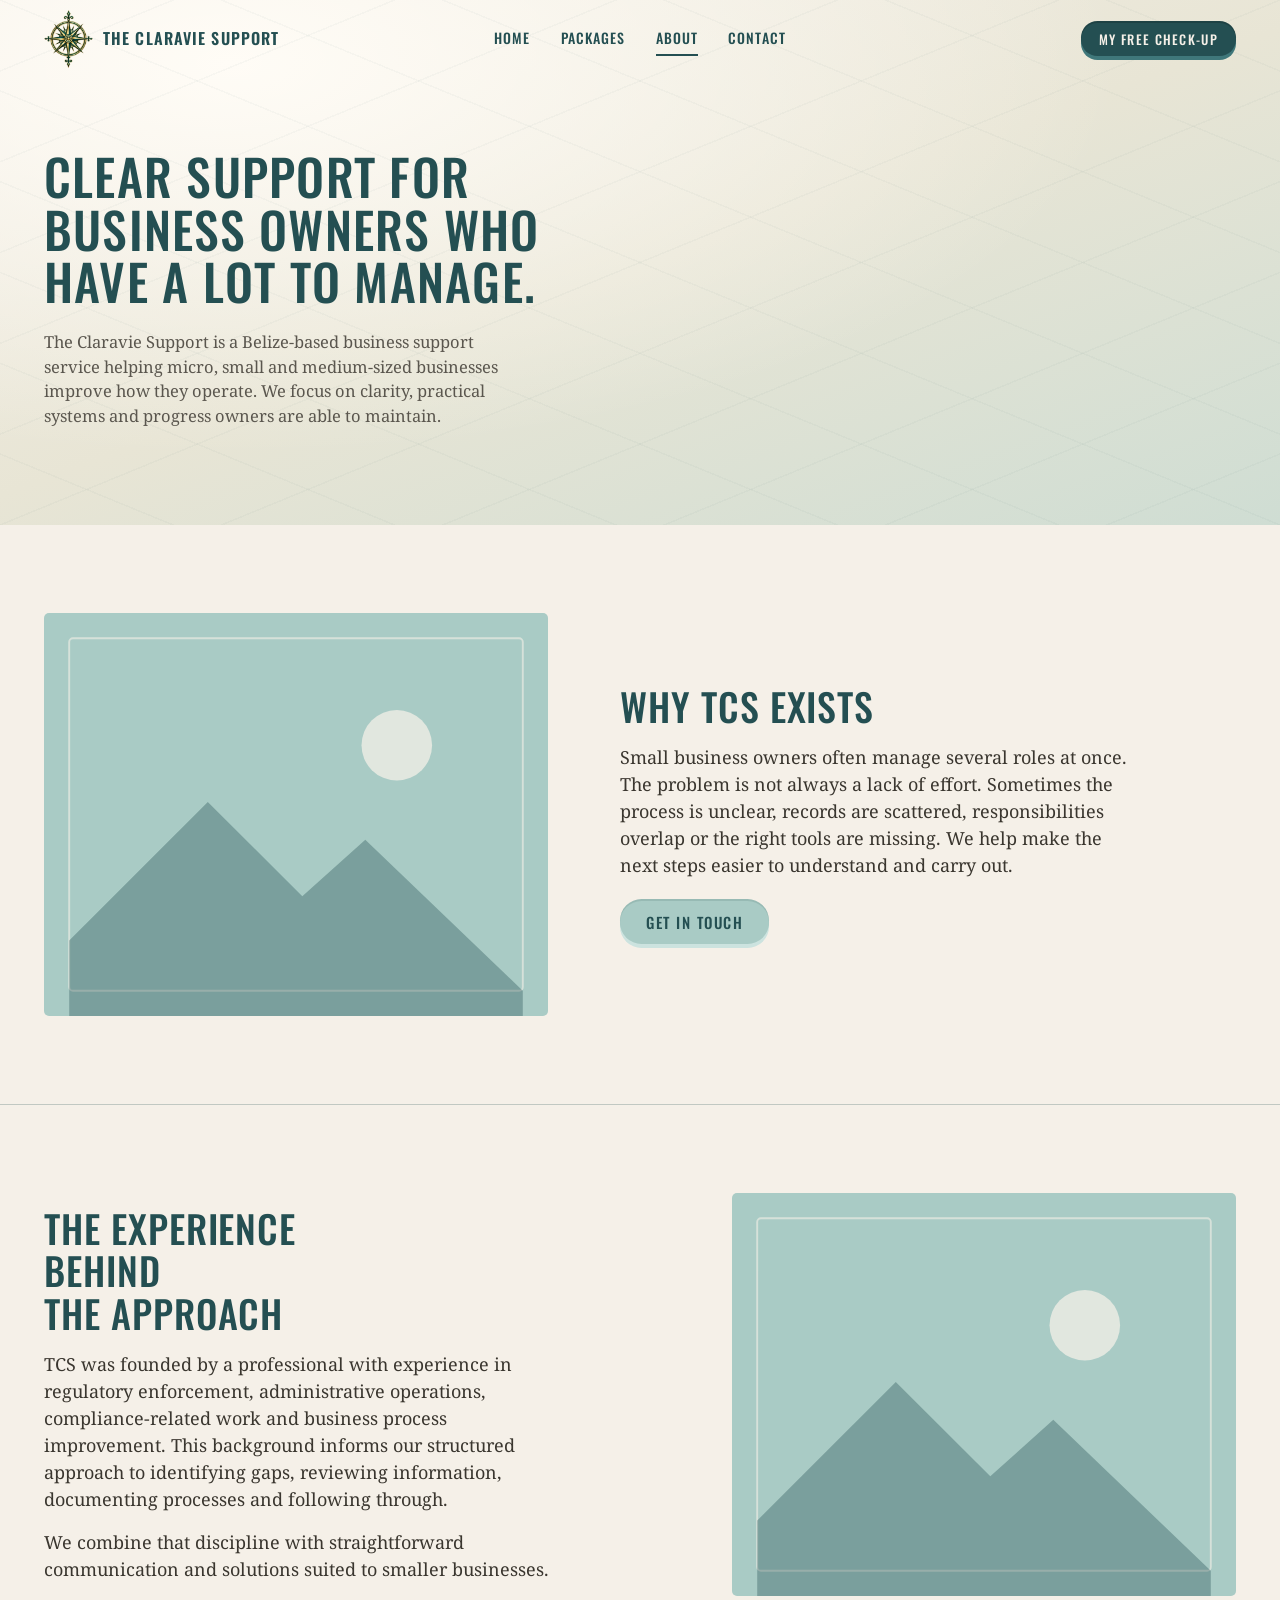
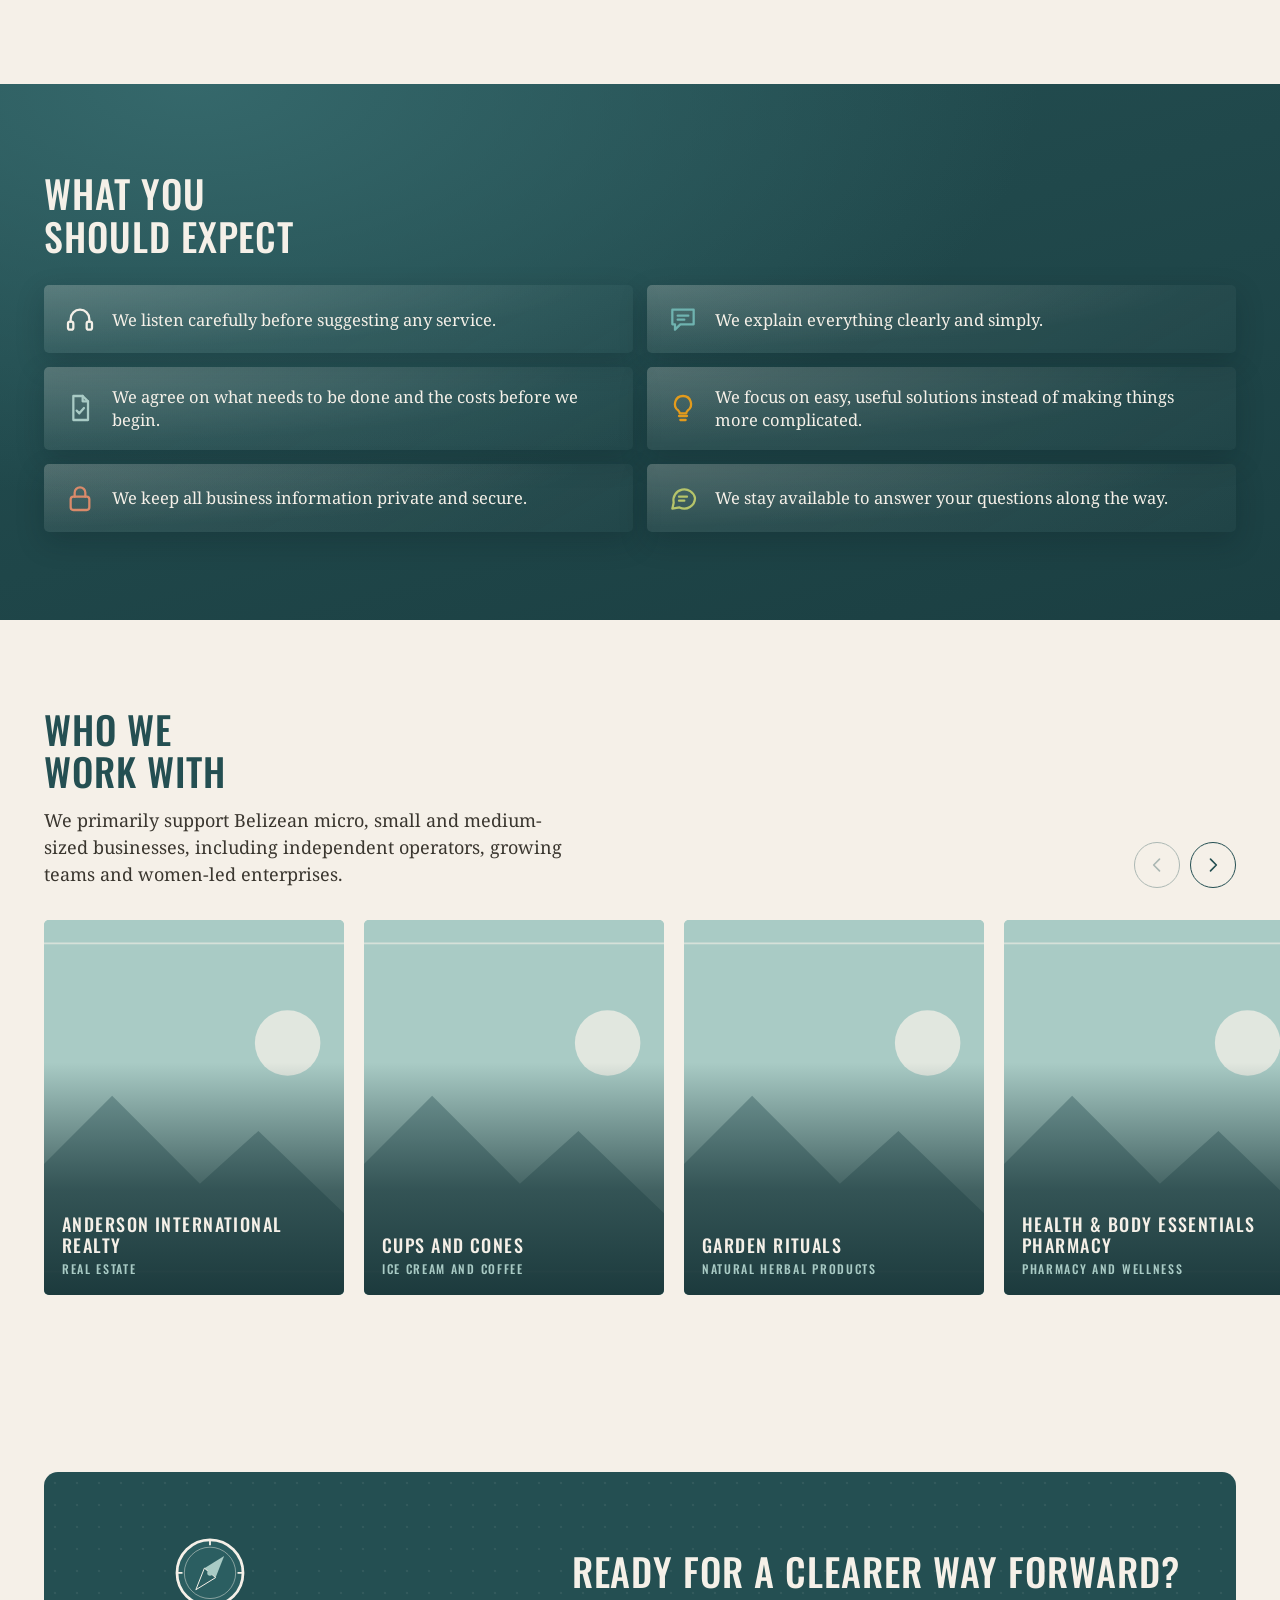
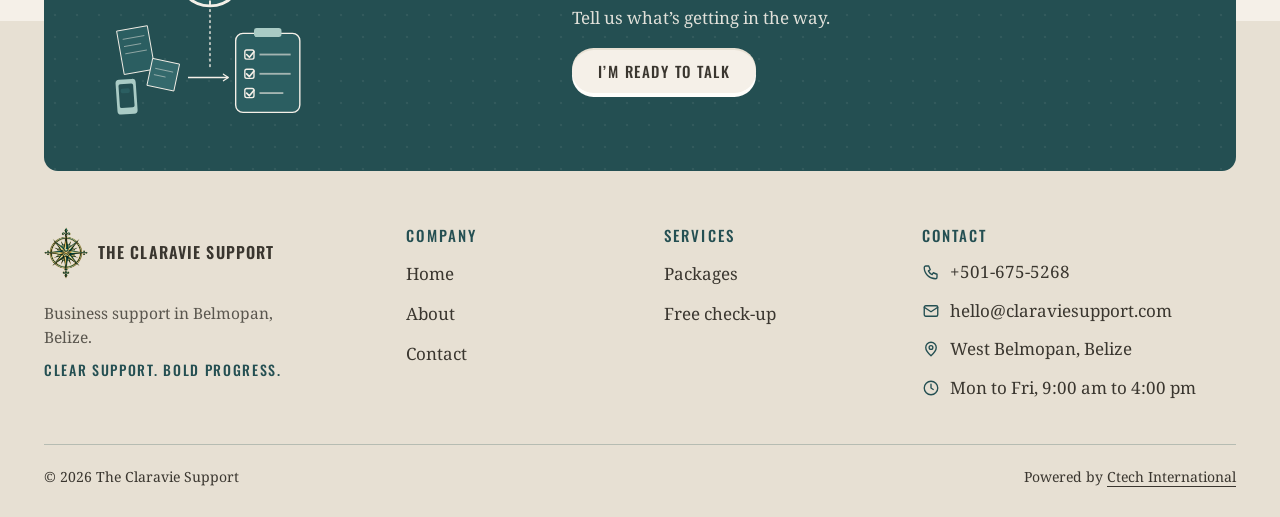
==== commit 65b1120f: "Added home page nav link" ====
--- a/about.html
+++ b/about.html
@@ -43,6 +43,7 @@
 			</button>
 			<nav class="site-nav" id="site-nav" aria-label="Main">
 				<ul>
+					<li><a href="index.html">Home</a></li>
 					<li><a href="packages.html">Packages</a></li>
 					<li><a href="about.html" aria-current="page">About</a></li>
 					<li><a href="contact.html">Contact</a></li>
@@ -213,6 +214,7 @@
 				<nav aria-label="Company">
 					<h2>Company</h2>
 					<ul>
+						<li><a href="index.html">Home</a></li>
 						<li><a href="about.html">About</a></li>
 						<li><a href="contact.html">Contact</a></li>
 					</ul>
--- a/css/base.css
+++ b/css/base.css
@@ -163,15 +163,28 @@
 	.site-nav li:not(.nav-cta) { border-bottom: 0; }
 	.site-nav a:not(.cv-btn) { padding: 8px 0; border: 0; font-size: 14px; border-bottom: 2px solid transparent; }
 	.site-nav a:not(.cv-btn):hover { border-bottom-color: currentColor; }
+	.site-nav a[aria-current="page"]:not(.cv-btn) { text-decoration: none; border-bottom-color: currentColor; }
 }
 
 .site-footer { position: relative; color: var(--text); }
 .footer-top { position: relative; z-index: 1; margin-top: clamp(48px, 7vw, 96px); background: linear-gradient(to bottom, transparent 50%, var(--cream-edge-dark) 50%); }
 .footer-main { background: var(--cream-edge-dark); padding-block: 0 28px; }
 .footer-cta {
-	display: grid; gap: 20px;
-	padding: 36px 24px; background: var(--teal); color: var(--cream); border-radius: 14px;
-}
+	position: relative; overflow: hidden; display: grid; gap: 20px;
+	padding: 36px 24px; color: var(--cream); border-radius: 14px;
+	background: radial-gradient(rgba(245, 240, 232, 0.07) 1px, rgba(245, 240, 232, 0) 1.6px) 0 0 / 22px 22px, var(--teal);
+}
+.footer-cta::before {
+	content: ""; position: absolute; inset: 0; z-index: 0; pointer-events: none;
+	background: radial-gradient(rgba(245, 240, 232, 0.6) 1px, rgba(245, 240, 232, 0) 1.6px) 0 0 / 22px 22px;
+	-webkit-mask-image: radial-gradient(circle 150px at var(--mx, -999px) var(--my, -999px), #000 0%, rgba(0, 0, 0, 0) 100%);
+	mask-image: radial-gradient(circle 150px at var(--mx, -999px) var(--my, -999px), #000 0%, rgba(0, 0, 0, 0) 100%);
+}
+.footer-cta::after {
+	content: ""; position: absolute; inset: 0; z-index: 0; pointer-events: none;
+	background: radial-gradient(circle 260px at var(--mx, -999px) var(--my, -999px), rgba(255, 255, 255, 0.05) 0%, rgba(255, 255, 255, 0) 100%);
+}
+.footer-cta > * { position: relative; z-index: 1; }
 .footer-cta__art { display: none; }
 .footer-cta__copy { display: grid; gap: 12px; justify-items: start; }
 .site-footer .footer-cta h2 { margin: 0; font-size: clamp(26px, 3.4vw, 38px); letter-spacing: 0.025em; color: var(--cream); }
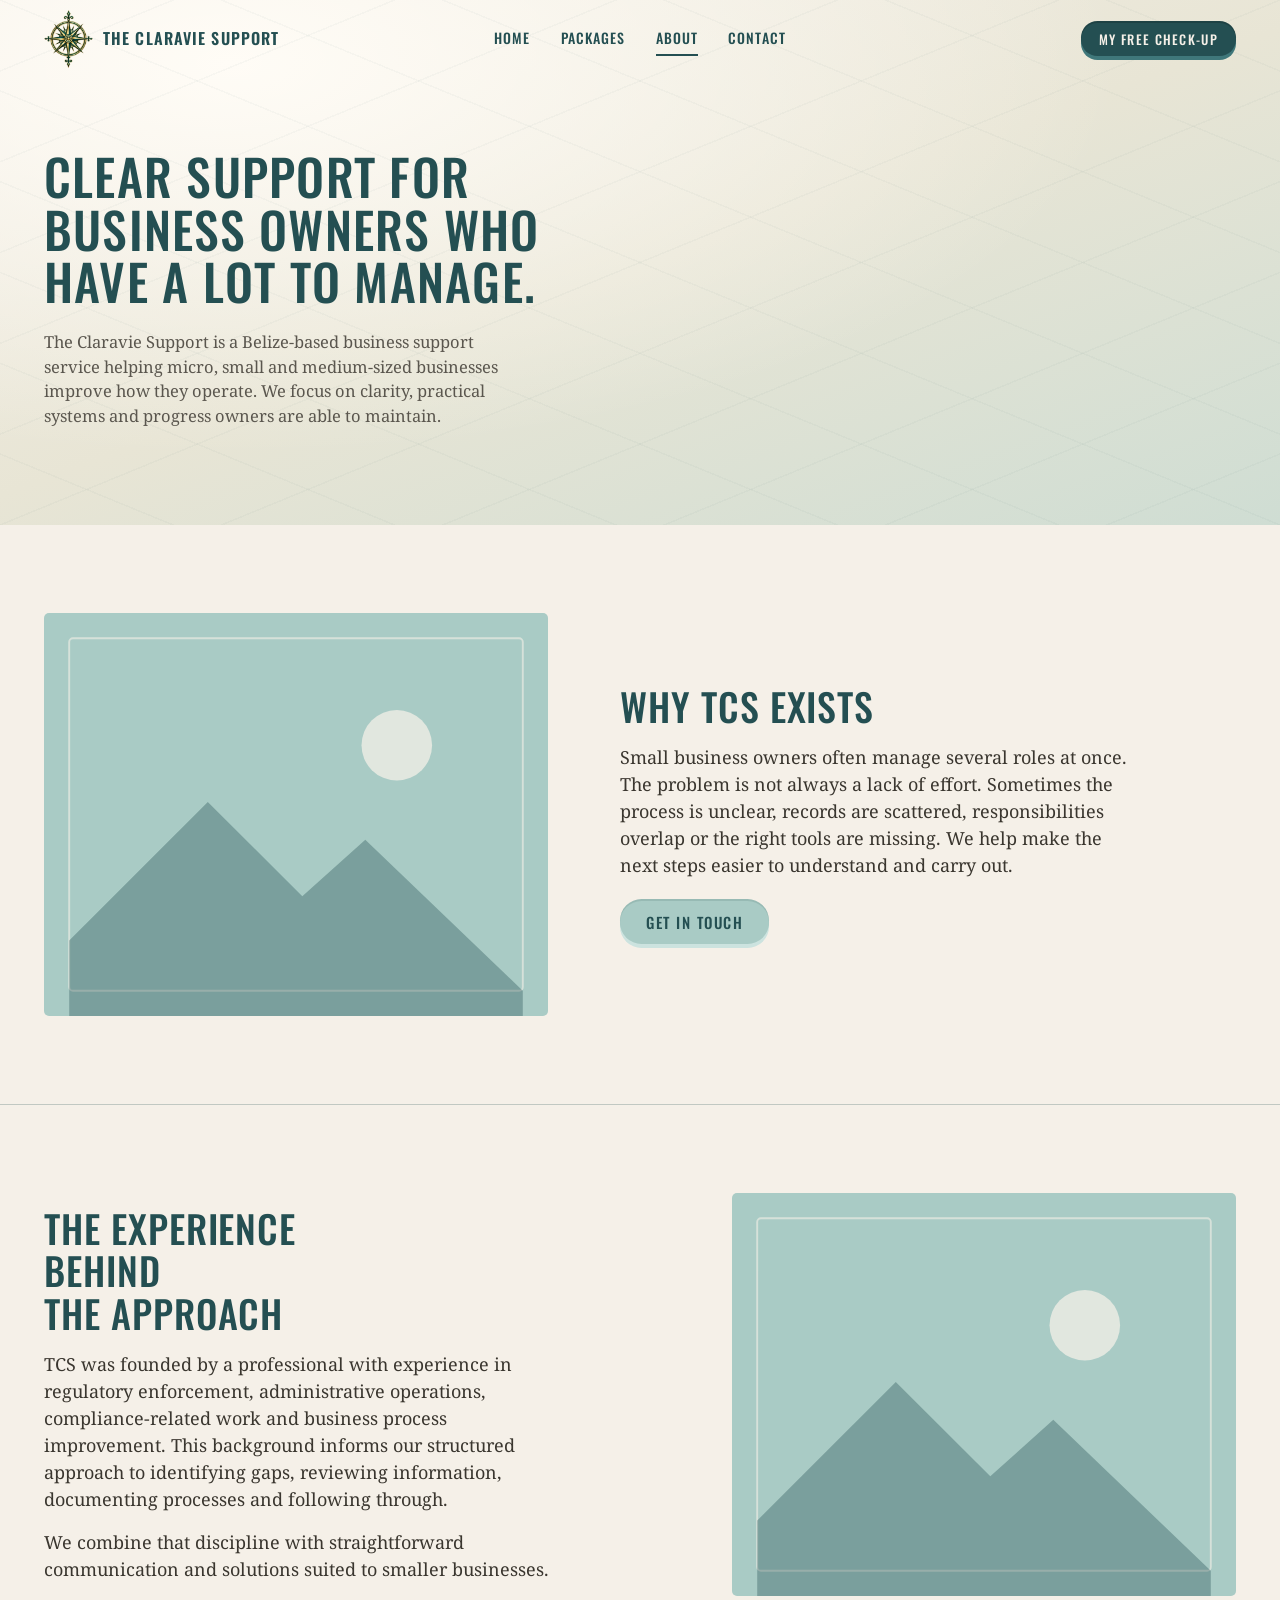
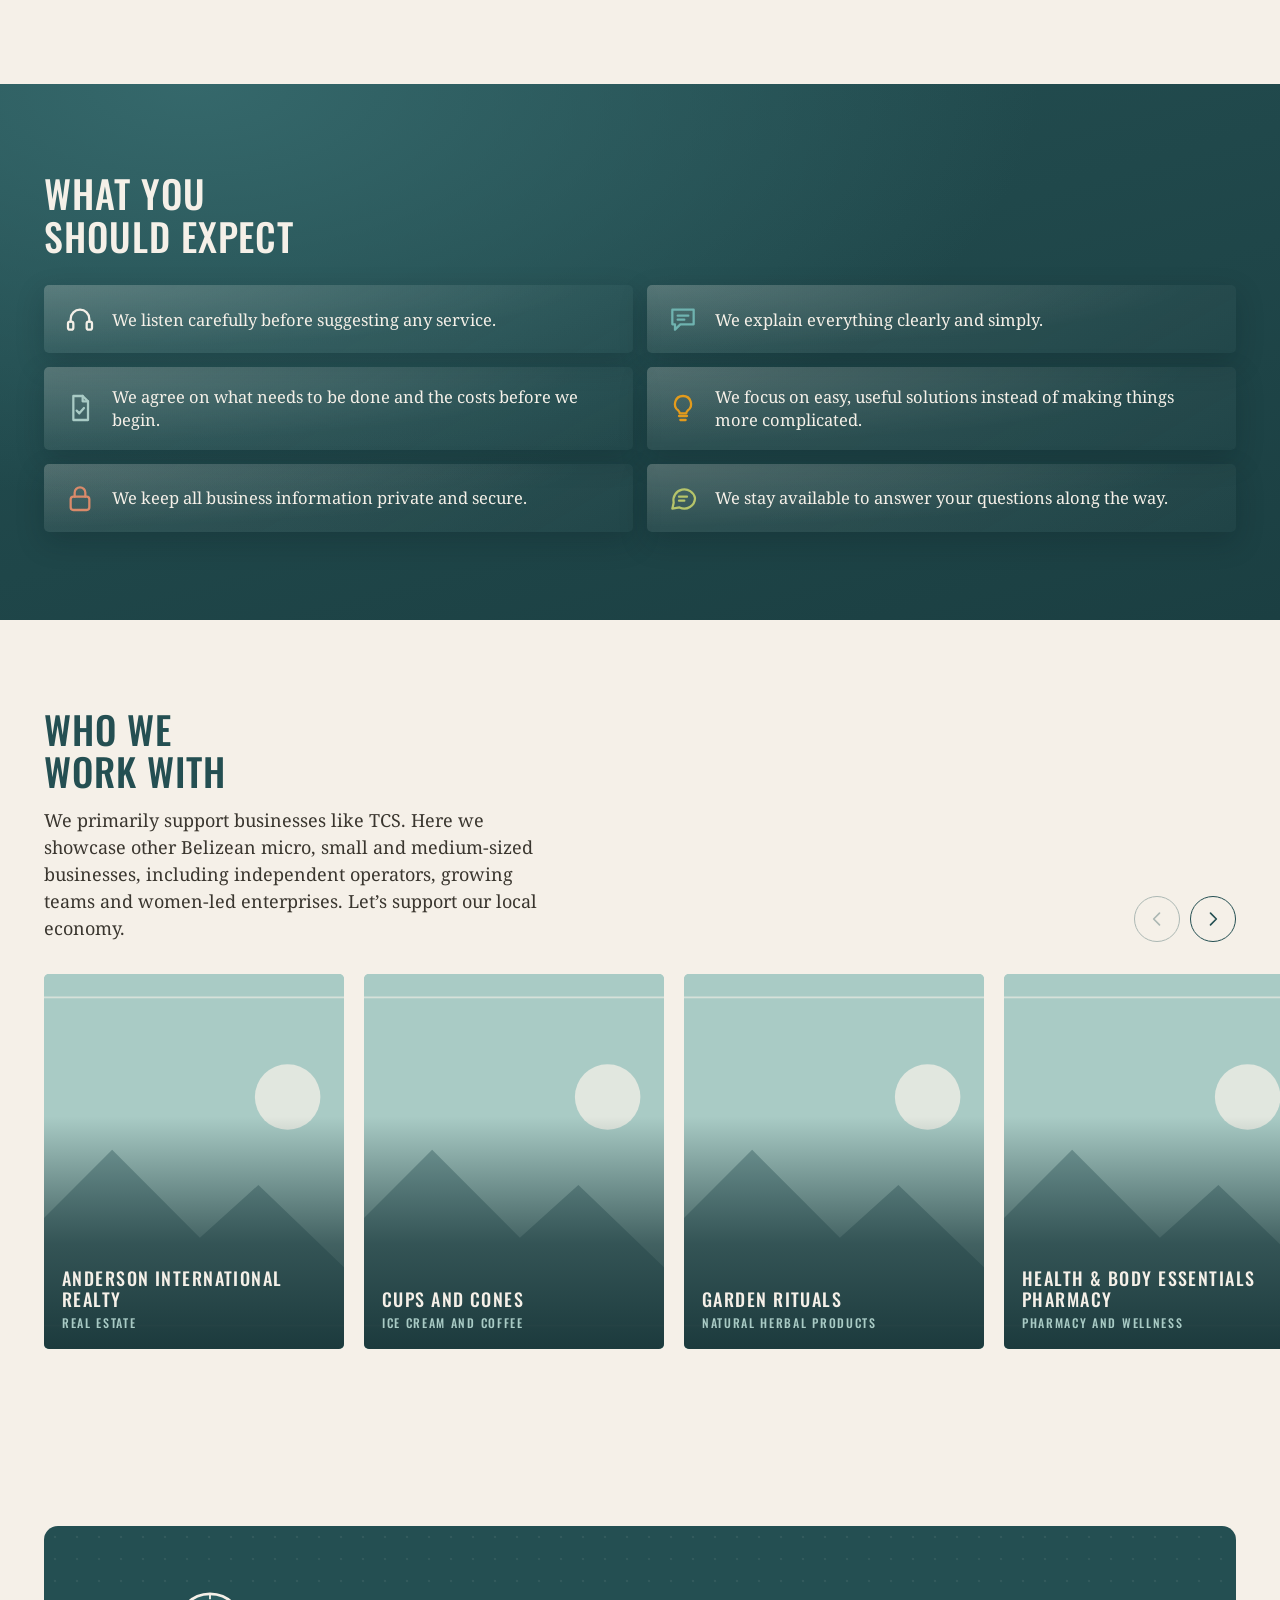
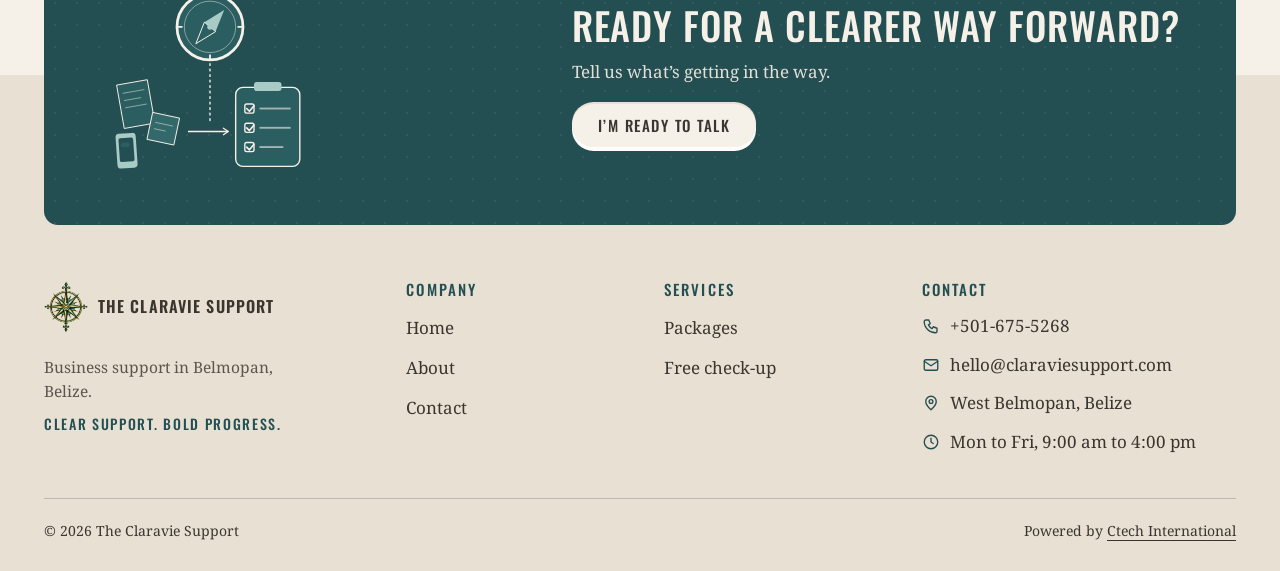
==== commit ef2a0ba4: "added minor changes for client, text based" ====
--- a/about.html
+++ b/about.html
@@ -126,7 +126,7 @@
 		<div class="container who__intro">
 			<div class="who__copy">
 				<h2 id="who-title">Who we work with</h2>
-				<p>We primarily support Belizean micro, small and medium-sized businesses, including independent operators, growing teams and women-led enterprises.</p>
+				<p>We primarily support businesses like TCS. Here we showcase other Belizean micro, small and medium-sized businesses, including independent operators, growing teams and women-led enterprises. Let&rsquo;s support our local economy.</p>
 			</div>
 			<div class="who__nav">
 				<button class="who__btn" type="button" data-dir="-1" aria-label="Previous businesses"><svg viewBox="0 0 24 24" aria-hidden="true"><path d="M15 5l-7 7 7 7"/></svg></button>
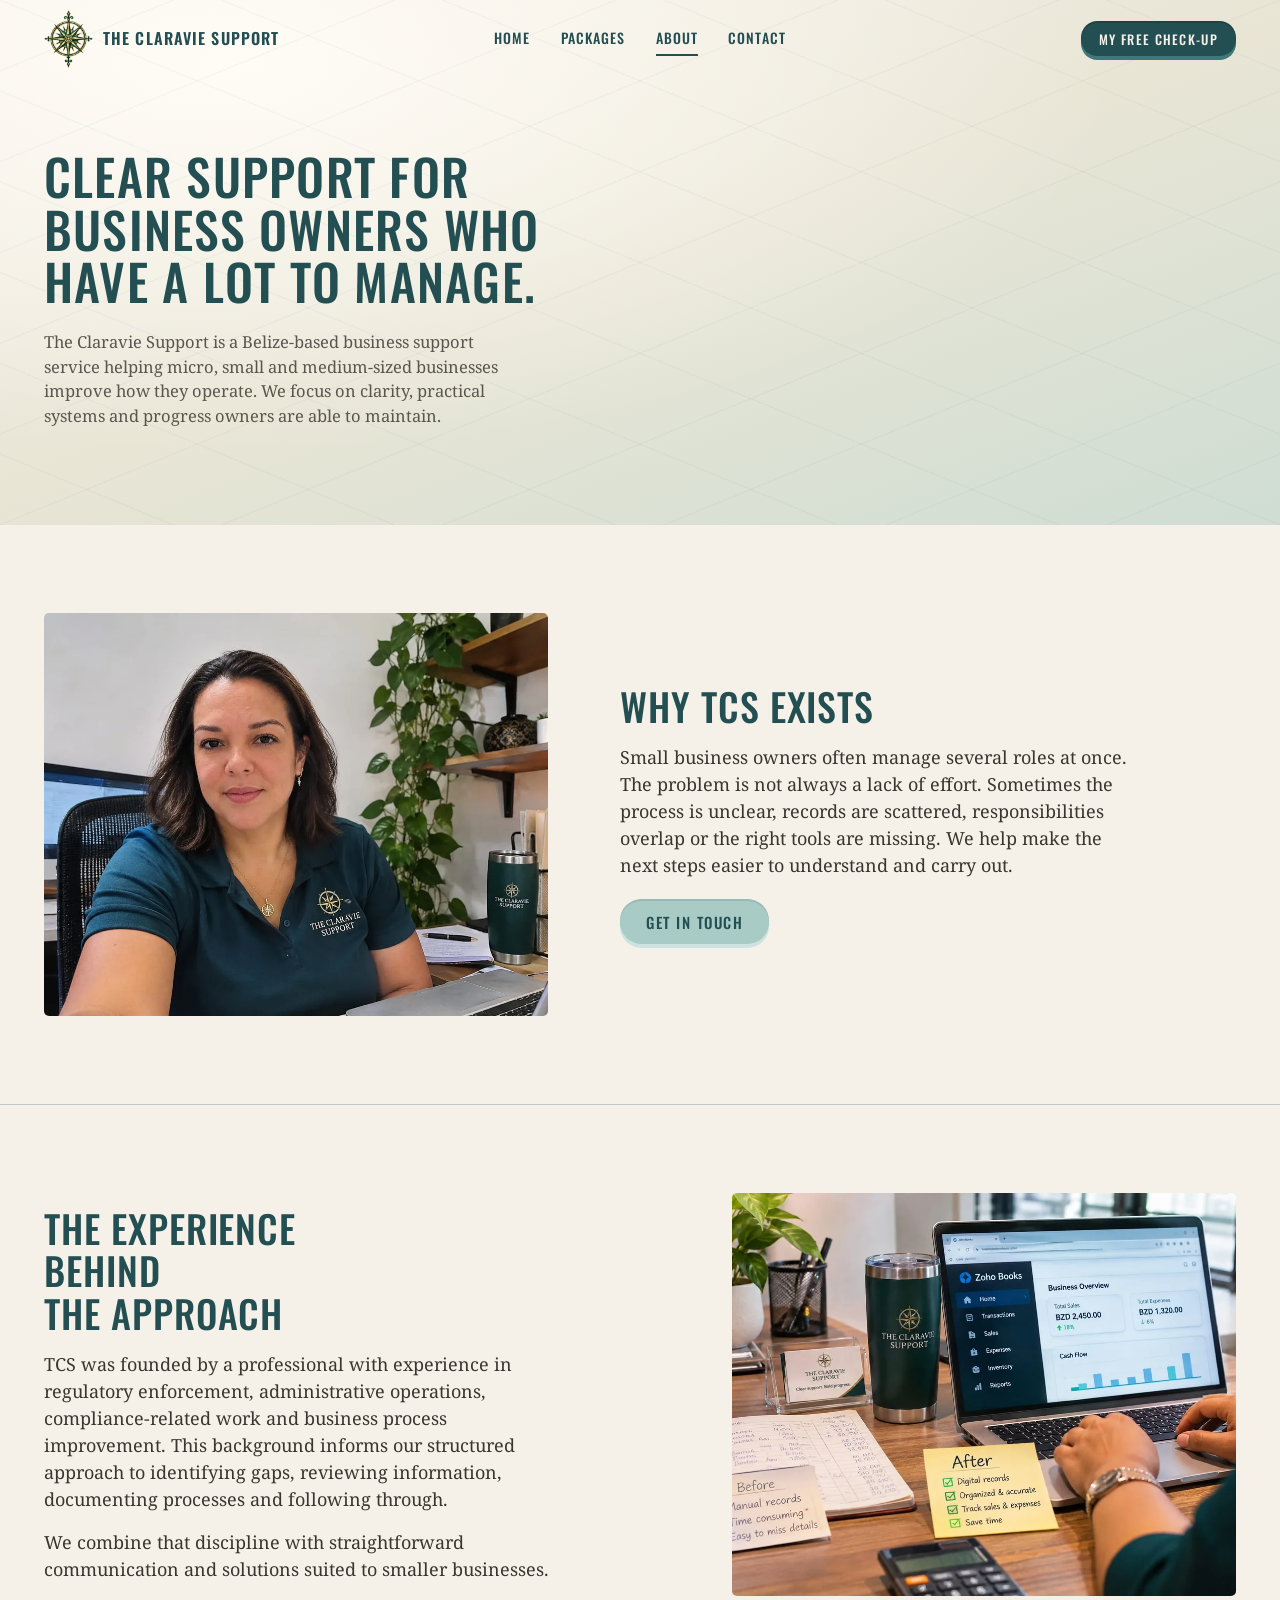
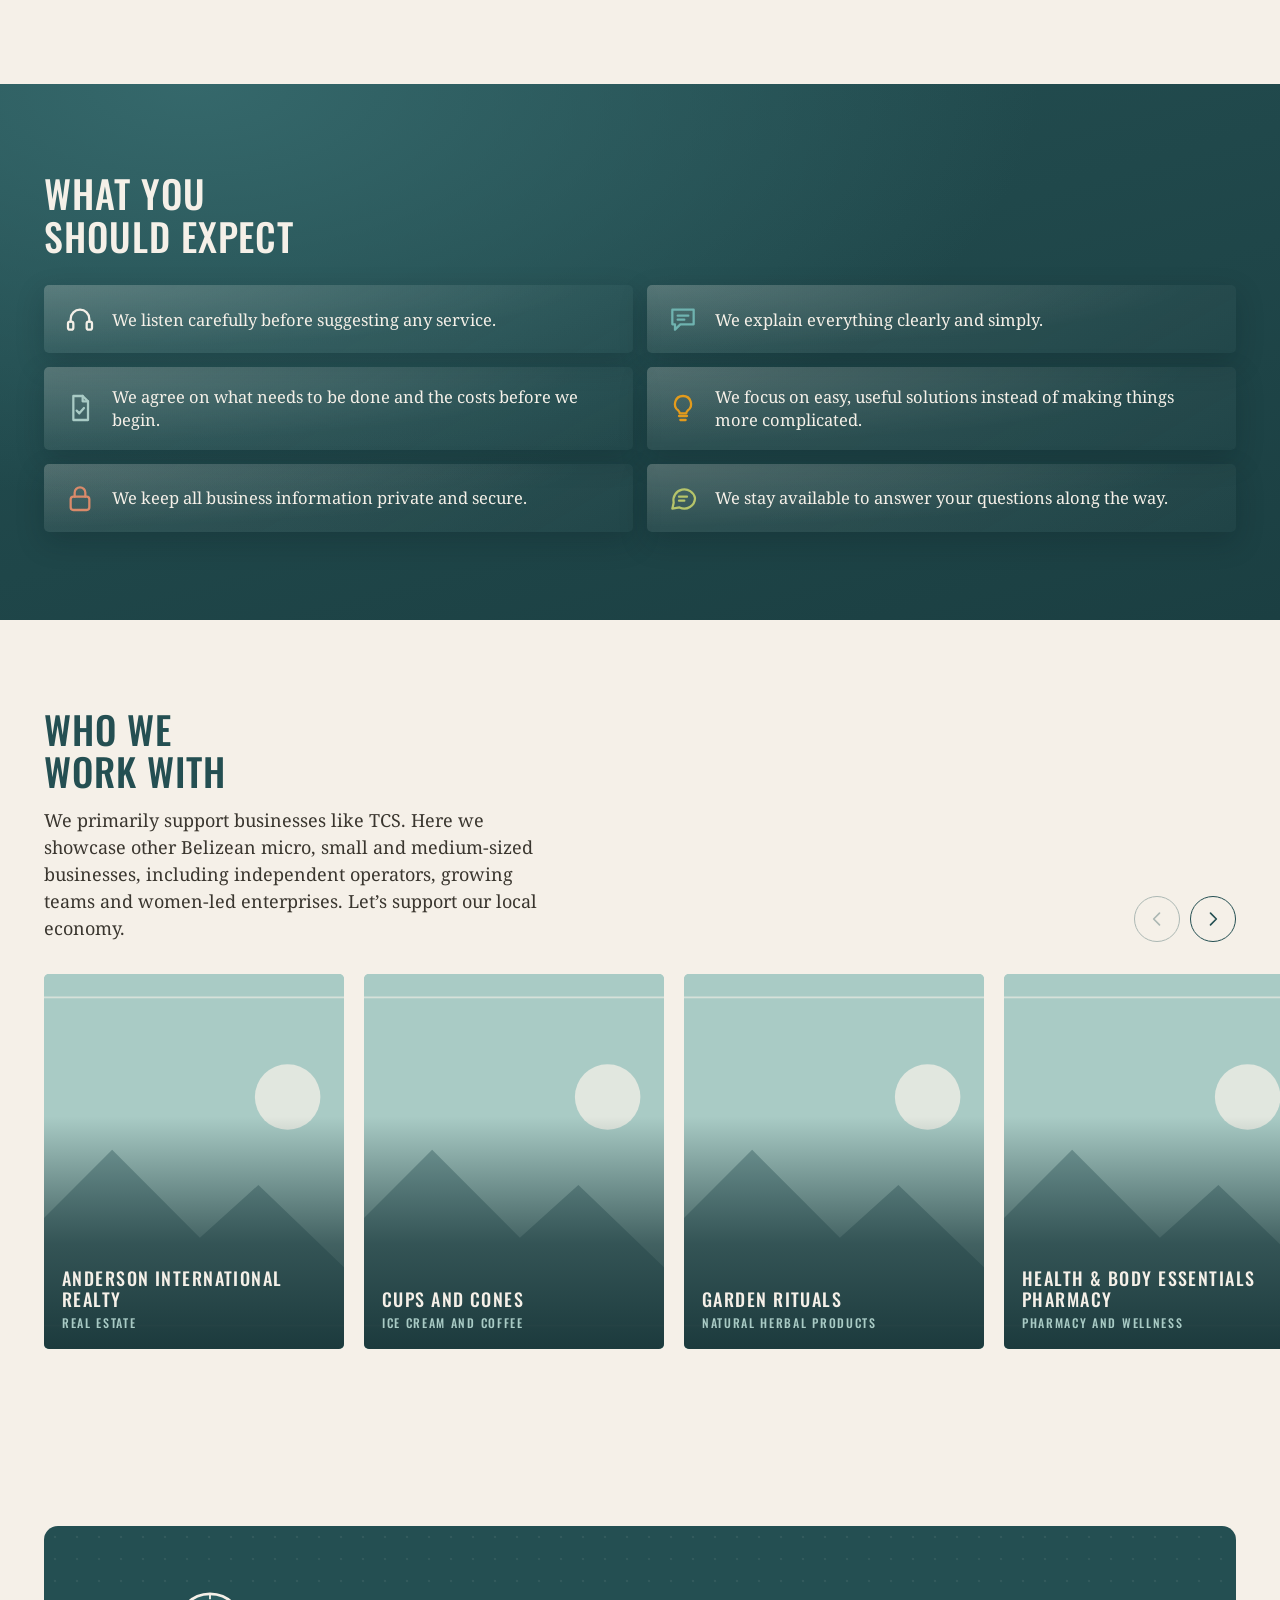
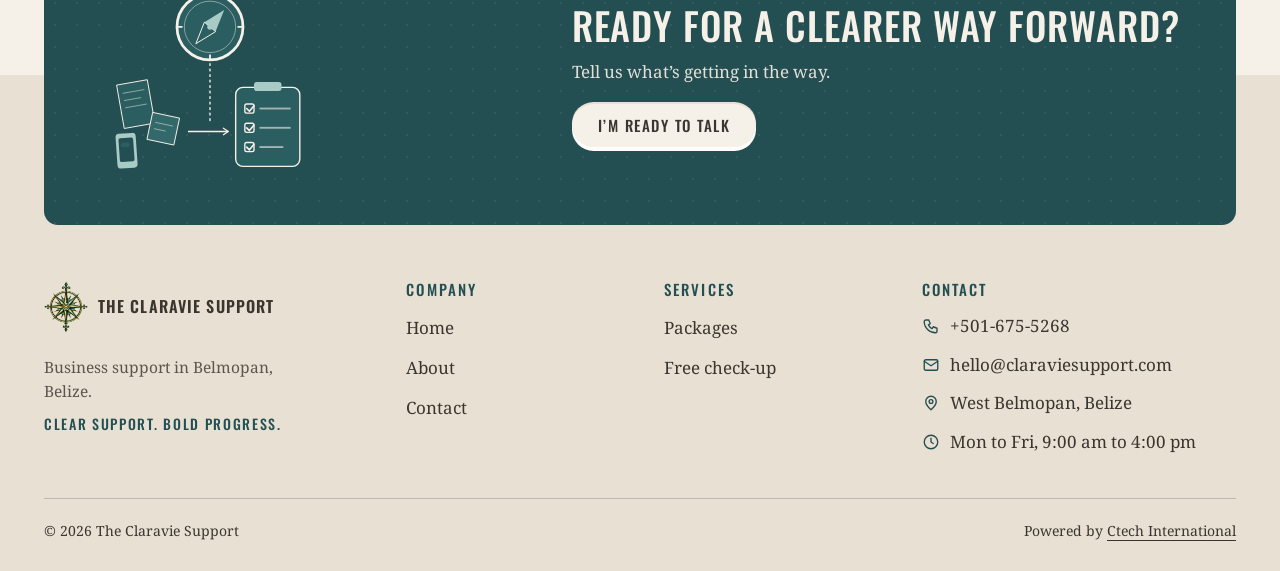
==== commit 234ce9f1: "added 2 images to about page" ====
--- a/about.html
+++ b/about.html
@@ -66,10 +66,9 @@
 		</div>
 	</section>
 
-	<!-- Placeholder image. Replace with a real photo. -->
 	<section class="section why" aria-labelledby="why-title">
 		<div class="container why__grid">
-			<img class="why__img" src="assets/placeholder.svg" width="800" height="640" alt="" loading="lazy" decoding="async">
+			<img class="why__img why__img--photo why__img--owner" src="assets/owner.webp" width="1200" height="800" alt="Tamara Alpuche, founder of The Claravie Support, at her desk" decoding="async">
 			<div class="why__copy">
 				<h2 id="why-title">Why TCS exists</h2>
 				<p>Small business owners often manage several roles at once. The problem is not always a lack of effort. Sometimes the process is unclear, records are scattered, responsibilities overlap or the right tools are missing. We help make the next steps easier to understand and carry out.</p>
@@ -80,7 +79,7 @@
 
 	<section class="section section--rule why why--flip" aria-labelledby="exp-title">
 		<div class="container why__grid">
-			<img class="why__img" src="assets/placeholder.svg" width="800" height="640" alt="" loading="lazy" decoding="async">
+			<img class="why__img why__img--photo why__img--experience" src="assets/experience.webp" width="1200" height="800" alt="A desk with a handwritten paper ledger marked Before and a laptop showing digital records marked After" loading="lazy" decoding="async">
 			<div class="why__copy">
 				<h2 id="exp-title">The experience behind the approach</h2>
 				<p>TCS was founded by a professional with experience in regulatory enforcement, administrative operations, compliance-related work and business process improvement. This background informs our structured approach to identifying gaps, reviewing information, documenting processes and following through.</p>
--- a/css/about.css
+++ b/css/about.css
@@ -1,5 +1,8 @@
 .why__grid { display: grid; gap: 28px; align-items: center; }
 .why__img { display: block; width: 100%; height: auto; border-radius: 5px; }
+.why__img--photo { aspect-ratio: 5 / 4; object-fit: cover; }
+.why__img--owner { object-position: 38% 30%; }
+.why__img--experience { object-position: 58% 50%; }
 .why__copy { display: grid; gap: 16px; justify-items: start; }
 .why__copy h2 { max-width: 18ch; }
 .why__copy .cv-btn { margin-top: 6px; }
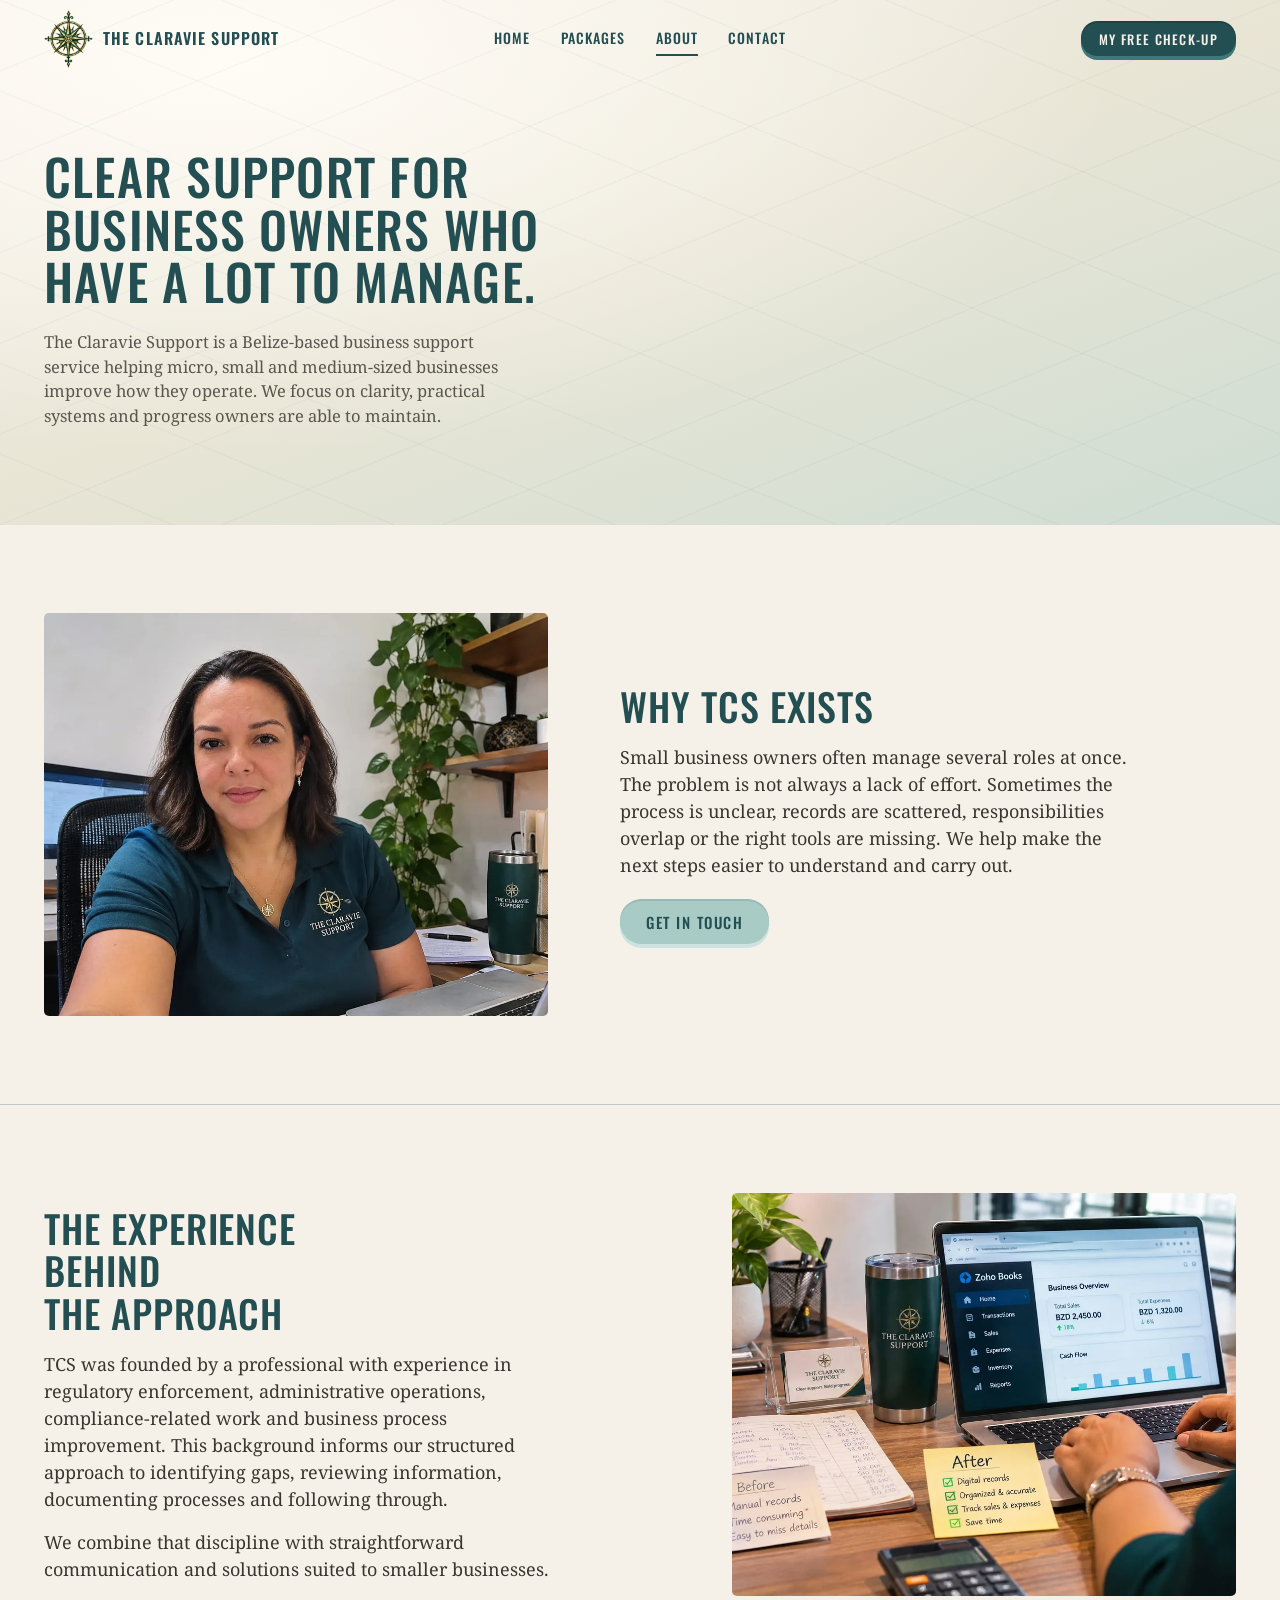
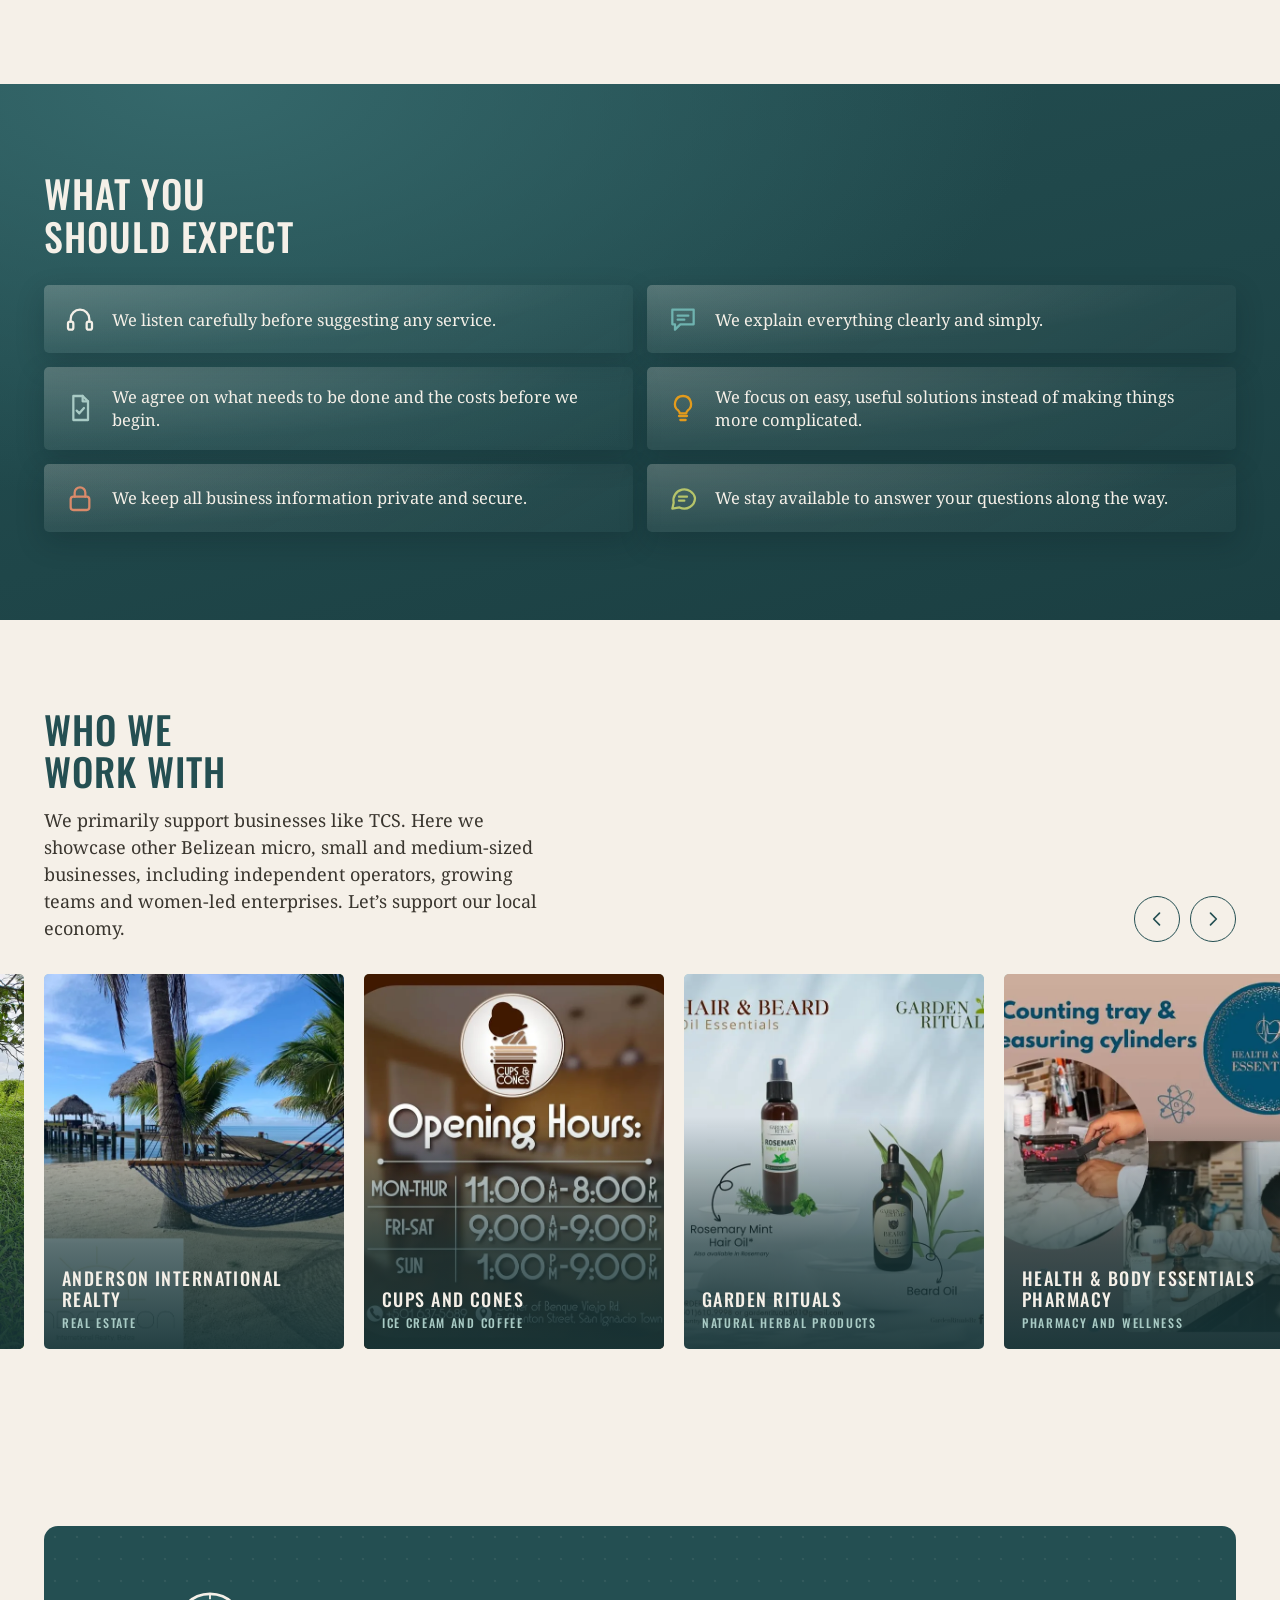
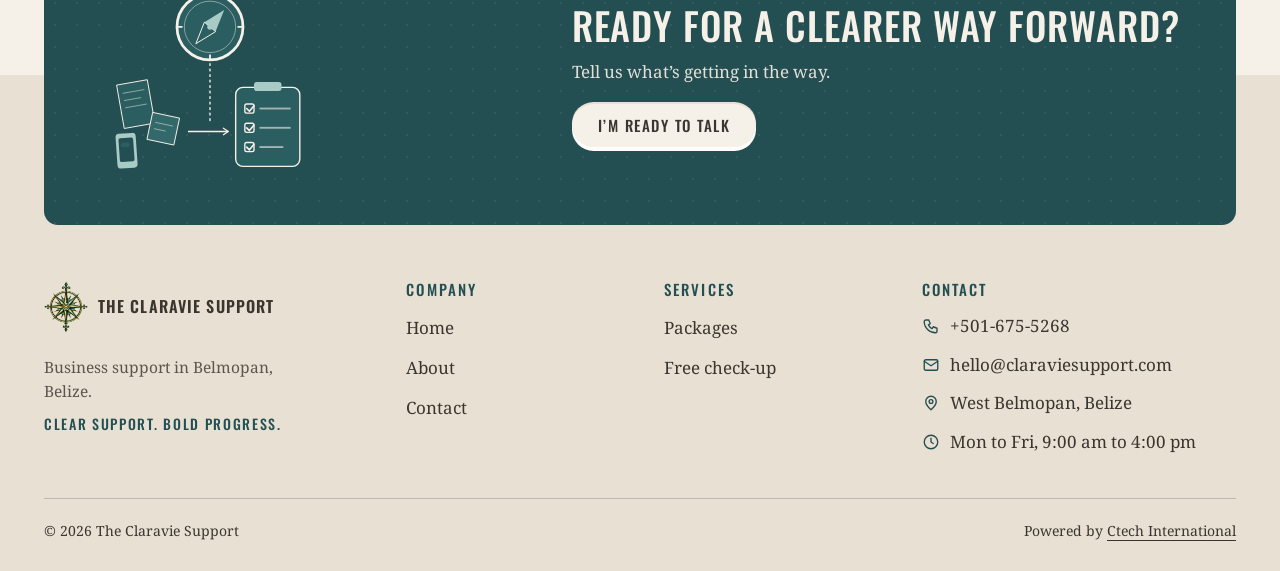
==== commit e9f973c9: "added images to 'who we work with' section' from the original website" ====
--- a/about.html
+++ b/about.html
@@ -120,7 +120,6 @@
 		</div>
 	</section>
 
-	<!-- Placeholder photos. Replace each with a real photo of the business. -->
 	<section class="section who" aria-labelledby="who-title">
 		<div class="container who__intro">
 			<div class="who__copy">
@@ -134,51 +133,51 @@
 		</div>
 		<div class="who__scroller" role="group" aria-label="Businesses we work with, scroll sideways" tabindex="0">
 			<figure class="biz">
-				<img src="assets/placeholder.svg" width="800" height="640" alt="" loading="lazy" decoding="async">
+				<img src="assets/showcase/anderson.webp" width="800" height="800" alt="" loading="lazy" decoding="async" style="--pos: 50% 45%">
 				<figcaption><strong>Anderson International Realty</strong><span>Real estate</span></figcaption>
 			</figure>
 			<figure class="biz">
-				<img src="assets/placeholder.svg" width="800" height="640" alt="" loading="lazy" decoding="async">
+				<img src="assets/showcase/cups.webp" width="800" height="800" alt="" loading="lazy" decoding="async" style="--pos: 50% 50%">
 				<figcaption><strong>Cups and Cones</strong><span>Ice cream and coffee</span></figcaption>
 			</figure>
 			<figure class="biz">
-				<img src="assets/placeholder.svg" width="800" height="640" alt="" loading="lazy" decoding="async">
+				<img src="assets/showcase/garden.webp" width="800" height="800" alt="" loading="lazy" decoding="async" style="--pos: 50% 50%">
 				<figcaption><strong>Garden Rituals</strong><span>Natural herbal products</span></figcaption>
 			</figure>
 			<figure class="biz">
-				<img src="assets/placeholder.svg" width="800" height="640" alt="" loading="lazy" decoding="async">
+				<img src="assets/showcase/health.webp" width="800" height="800" alt="" loading="lazy" decoding="async" style="--pos: 50% 50%">
 				<figcaption><strong>Health &amp; Body Essentials Pharmacy</strong><span>Pharmacy and wellness</span></figcaption>
 			</figure>
 			<figure class="biz">
-				<img src="assets/placeholder.svg" width="800" height="640" alt="" loading="lazy" decoding="async">
+				<img src="assets/showcase/home.webp" width="800" height="500" alt="" loading="lazy" decoding="async" style="--pos: 88% 50%">
 				<figcaption><strong>Home Repair &amp; Construction</strong><span>Repairs and construction</span></figcaption>
 			</figure>
 			<figure class="biz">
-				<img src="assets/placeholder.svg" width="800" height="640" alt="" loading="lazy" decoding="async">
+				<img src="assets/showcase/meny.webp" width="800" height="586" alt="" loading="lazy" decoding="async" style="--pos: 40% 50%">
 				<figcaption><strong>Meny Handprints</strong><span>Nail artistry</span></figcaption>
 			</figure>
 			<figure class="biz">
-				<img src="assets/placeholder.svg" width="800" height="640" alt="" loading="lazy" decoding="async">
+				<img src="assets/showcase/mindshift.webp" width="800" height="779" alt="" loading="lazy" decoding="async" style="--pos: 92% 30%">
 				<figcaption><strong>MindShift Consulting</strong><span>Autism support</span></figcaption>
 			</figure>
-			<figure class="biz">
-				<img src="assets/placeholder.svg" width="800" height="640" alt="" loading="lazy" decoding="async">
+			<figure class="biz biz--logo">
+				<img src="assets/showcase/rcv.webp" width="316" height="316" alt="" loading="lazy" decoding="async">
 				<figcaption><strong>RCV D. Signs &amp; Creations</strong><span>Digital design</span></figcaption>
 			</figure>
 			<figure class="biz">
-				<img src="assets/placeholder.svg" width="800" height="640" alt="" loading="lazy" decoding="async">
+				<img src="assets/showcase/bliss.webp" width="800" height="1067" alt="" loading="lazy" decoding="async" style="--pos: 50% 60%">
 				<figcaption><strong>Simply Bliss Edible Arrangements &amp; Cakes</strong><span>Cakes and edible arrangements</span></figcaption>
 			</figure>
 			<figure class="biz">
-				<img src="assets/placeholder.svg" width="800" height="640" alt="" loading="lazy" decoding="async">
+				<img src="assets/showcase/lemon.webp" width="800" height="802" alt="" loading="lazy" decoding="async" style="--pos: 50% 50%">
 				<figcaption><strong>Sweet Lemon</strong><span>Desserts and bakery</span></figcaption>
 			</figure>
 			<figure class="biz">
-				<img src="assets/placeholder.svg" width="800" height="640" alt="" loading="lazy" decoding="async">
+				<img src="assets/showcase/tasty.webp" width="800" height="1067" alt="" loading="lazy" decoding="async" style="--pos: 50% 70%">
 				<figcaption><strong>Tasty Chicken Dip</strong><span>Chicken dips and catering</span></figcaption>
 			</figure>
 			<figure class="biz">
-				<img src="assets/placeholder.svg" width="800" height="640" alt="" loading="lazy" decoding="async">
+				<img src="assets/showcase/woodland.webp" width="800" height="1067" alt="" loading="lazy" decoding="async" style="--pos: 50% 62%">
 				<figcaption><strong>Woodland Nursery</strong><span>Plant nursery</span></figcaption>
 			</figure>
 		</div>
--- a/css/about.css
+++ b/css/about.css
@@ -50,7 +50,9 @@
 .who__scroller::-webkit-scrollbar { display: none; }
 .who__scroller:focus-visible { outline-offset: -3px; }
 .biz { position: relative; flex: 0 0 min(72vw, 280px); margin: 0; aspect-ratio: 4 / 5; overflow: hidden; border-radius: 5px; scroll-snap-align: start; background: var(--sage); }
-.biz img { position: absolute; inset: 0; width: 100%; height: 100%; object-fit: cover; }
+.biz img { position: absolute; inset: 0; width: 100%; height: 100%; object-fit: cover; object-position: var(--pos, 50% 50%); }
+.biz--logo { background: #fff; }
+.biz--logo img { inset: 10% 10% 34%; width: 80%; height: 56%; object-fit: contain; }
 .biz::after { content: ""; position: absolute; inset: 0; background: linear-gradient(to top, rgba(22, 52, 55, 0.94) 0%, rgba(22, 52, 55, 0.7) 28%, rgba(22, 52, 55, 0) 62%); }
 .biz figcaption { position: absolute; z-index: 1; left: 18px; right: 18px; bottom: 18px; display: grid; gap: 4px; color: var(--cream); }
 .biz strong { font: 500 18px/1.2 var(--font-display); letter-spacing: 0.08em; text-transform: uppercase; }
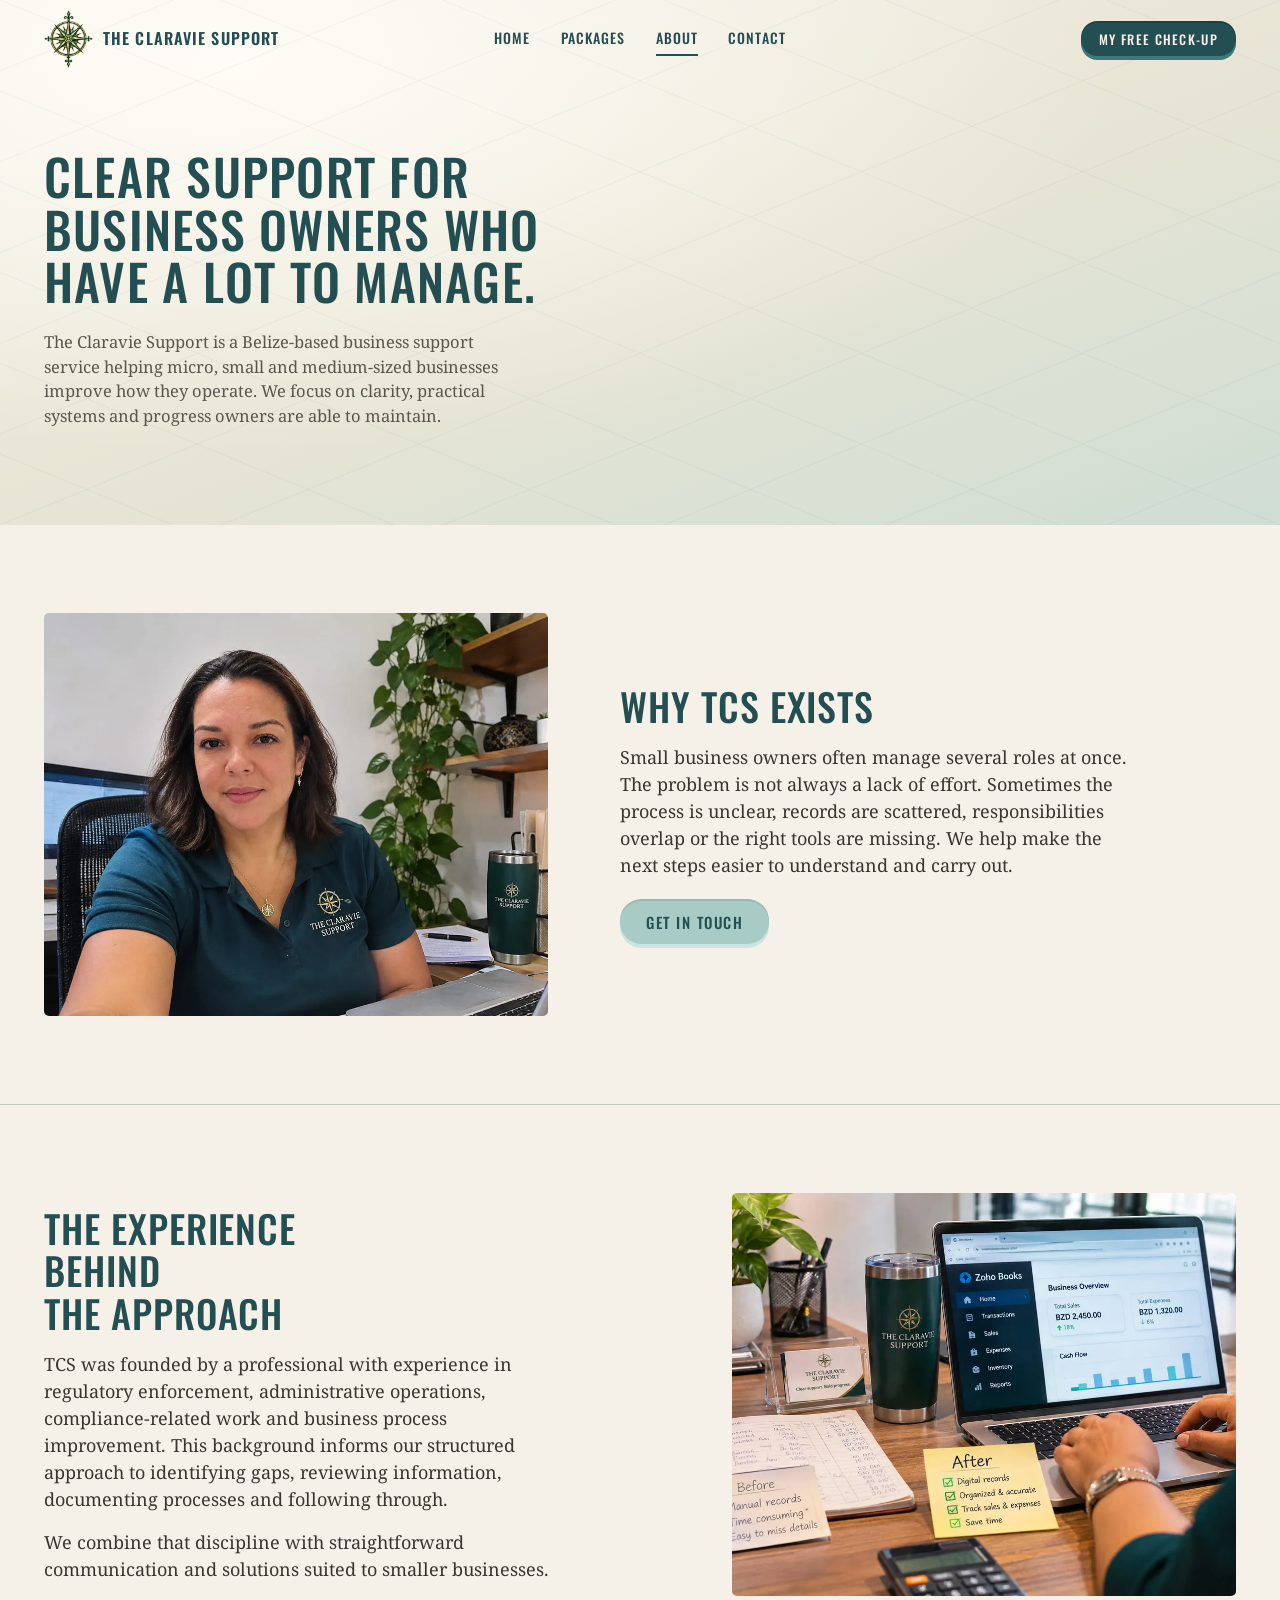
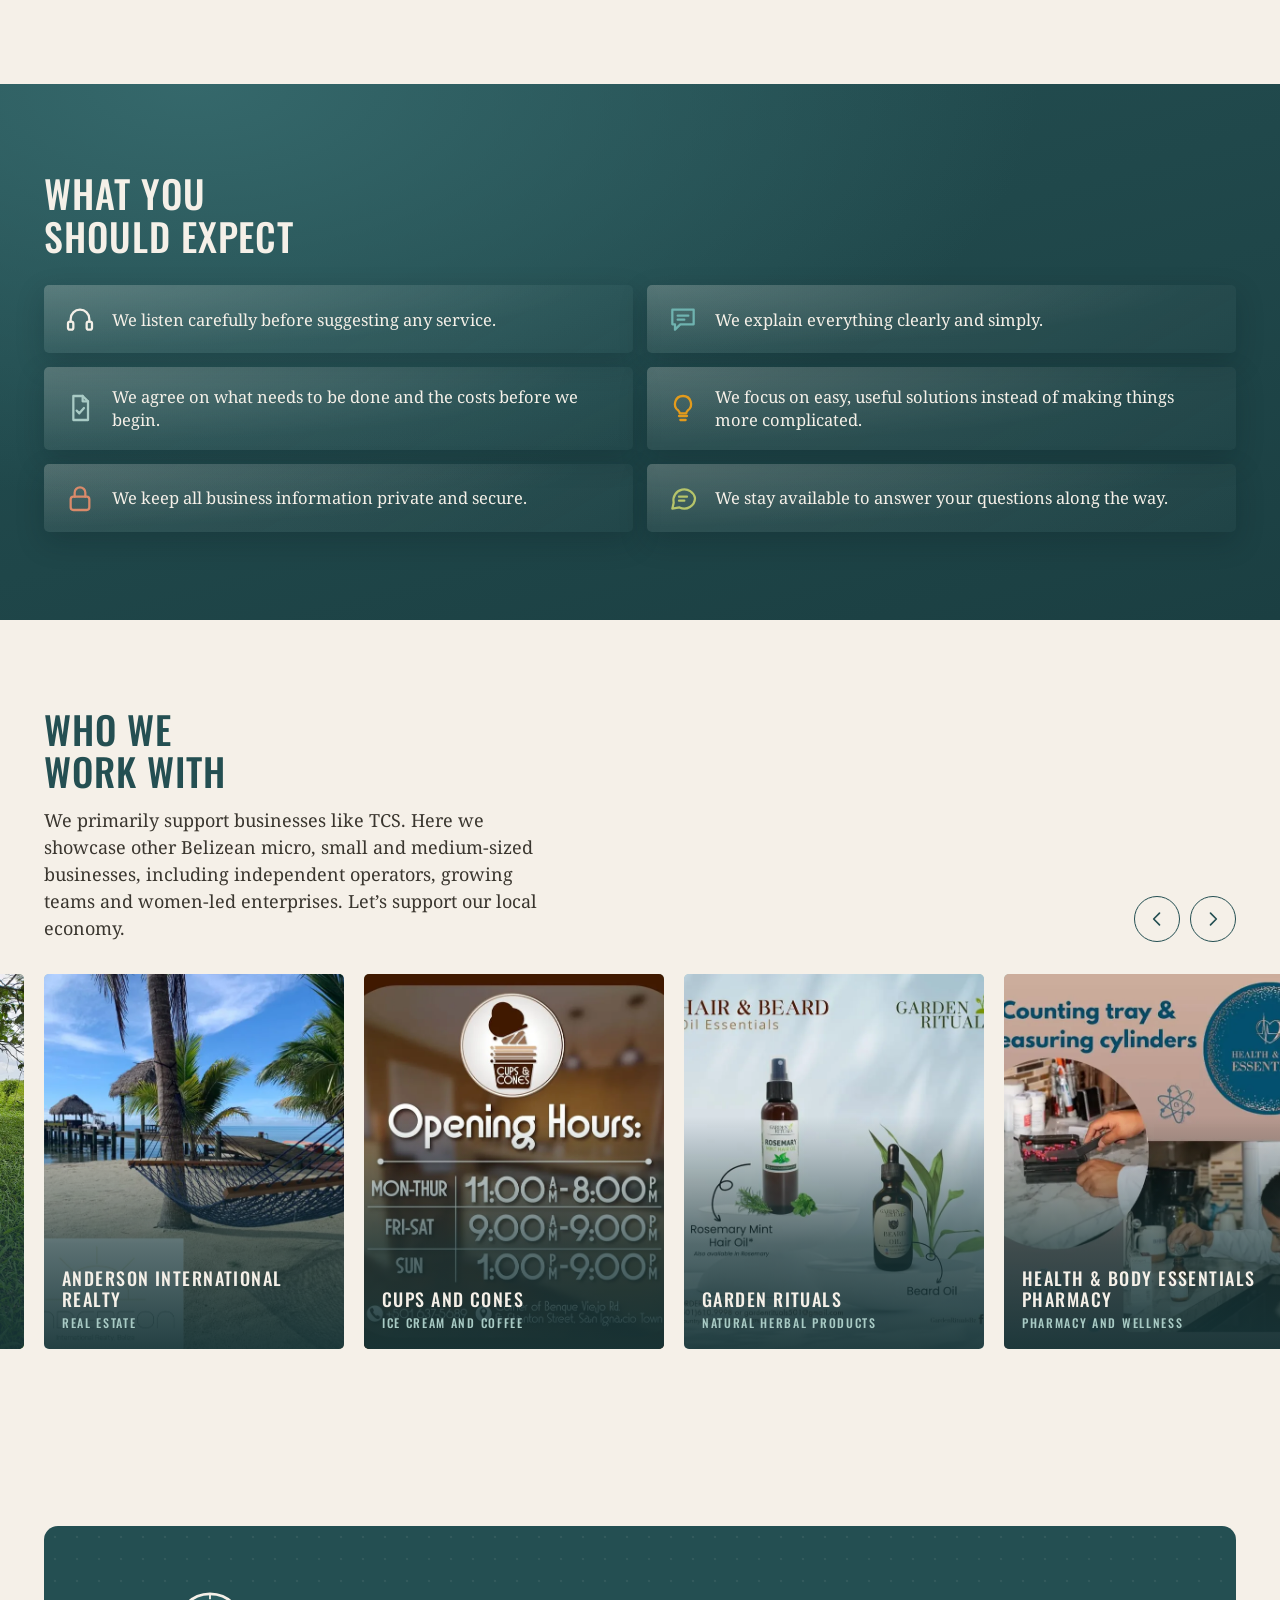
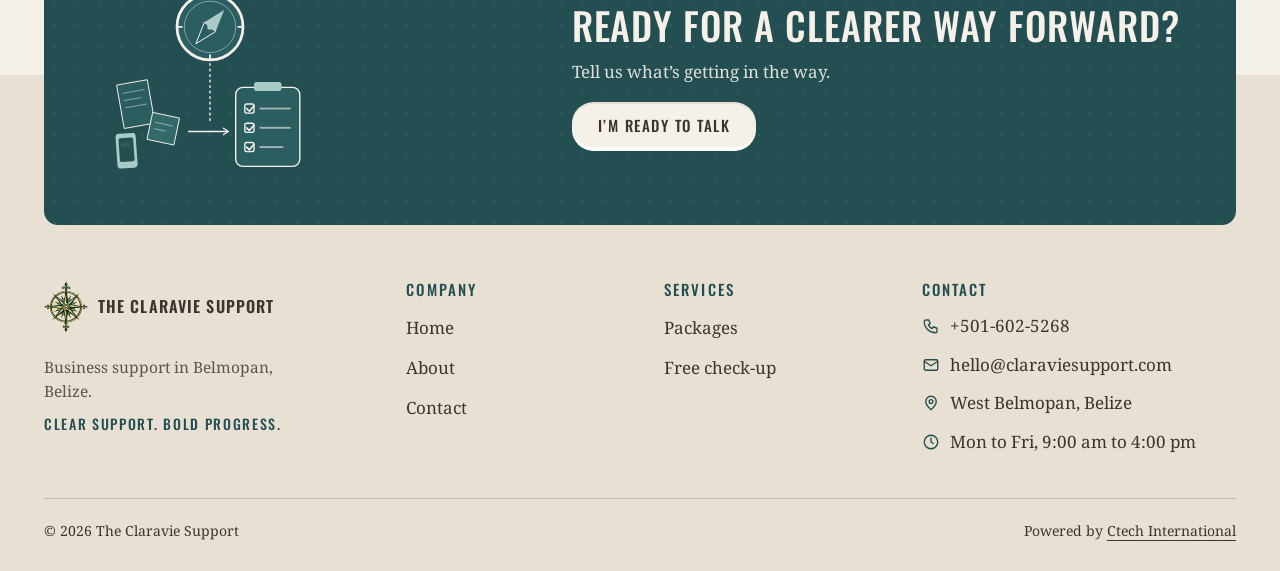
==== commit d3c42879: "Added a word to a section and updated number" ====
--- a/about.html
+++ b/about.html
@@ -227,7 +227,7 @@
 				<div>
 					<h2>Contact</h2>
 					<address class="footer-contact">
-						<a href="tel:+5016755268" data-track="phone_tap"><svg viewBox="0 0 24 24" aria-hidden="true"><path d="M5 4h4l2 5-2.5 1.5a11 11 0 0 0 5 5L15 13l5 2v4a2 2 0 0 1-2 2A15 15 0 0 1 3 6a2 2 0 0 1 2-2z"/></svg><span>+501-675-5268</span></a>
+						<a href="tel:+5016025268" data-track="phone_tap"><svg viewBox="0 0 24 24" aria-hidden="true"><path d="M5 4h4l2 5-2.5 1.5a11 11 0 0 0 5 5L15 13l5 2v4a2 2 0 0 1-2 2A15 15 0 0 1 3 6a2 2 0 0 1 2-2z"/></svg><span>+501-602-5268</span></a>
 						<a href="mailto:hello@claraviesupport.com"><svg viewBox="0 0 24 24" aria-hidden="true"><rect x="3" y="5" width="18" height="14" rx="2"/><path d="M3 7l9 6 9-6"/></svg><span>hello@claraviesupport.com</span></a>
 						<p><svg viewBox="0 0 24 24" aria-hidden="true"><path d="M12 21s7-6.2 7-11a7 7 0 0 0-14 0c0 4.8 7 11 7 11z"/><circle cx="12" cy="10" r="2.5"/></svg><span>West Belmopan, Belize</span></p>
 						<p><svg viewBox="0 0 24 24" aria-hidden="true"><circle cx="12" cy="12" r="9"/><path d="M12 7v5l3 2"/></svg><span>Mon to Fri, 9:00 am to 4:00 pm</span></p>
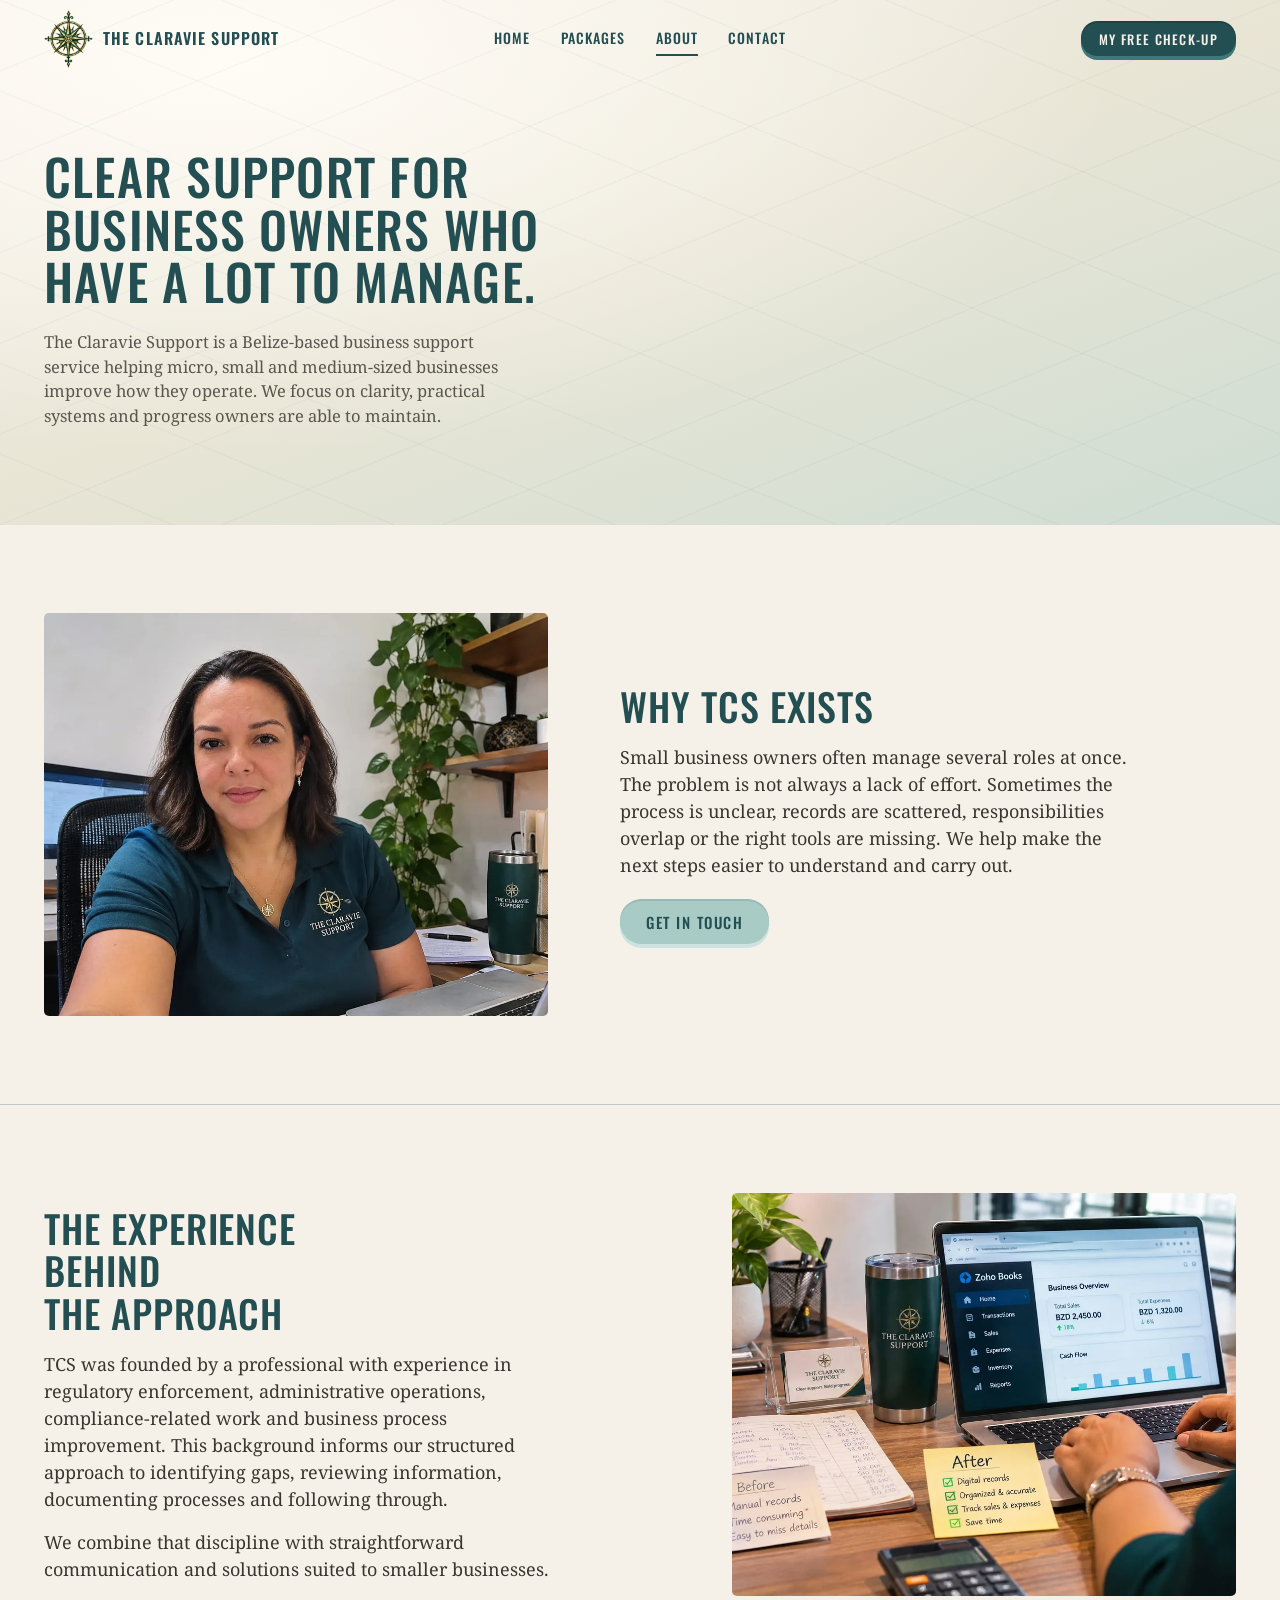
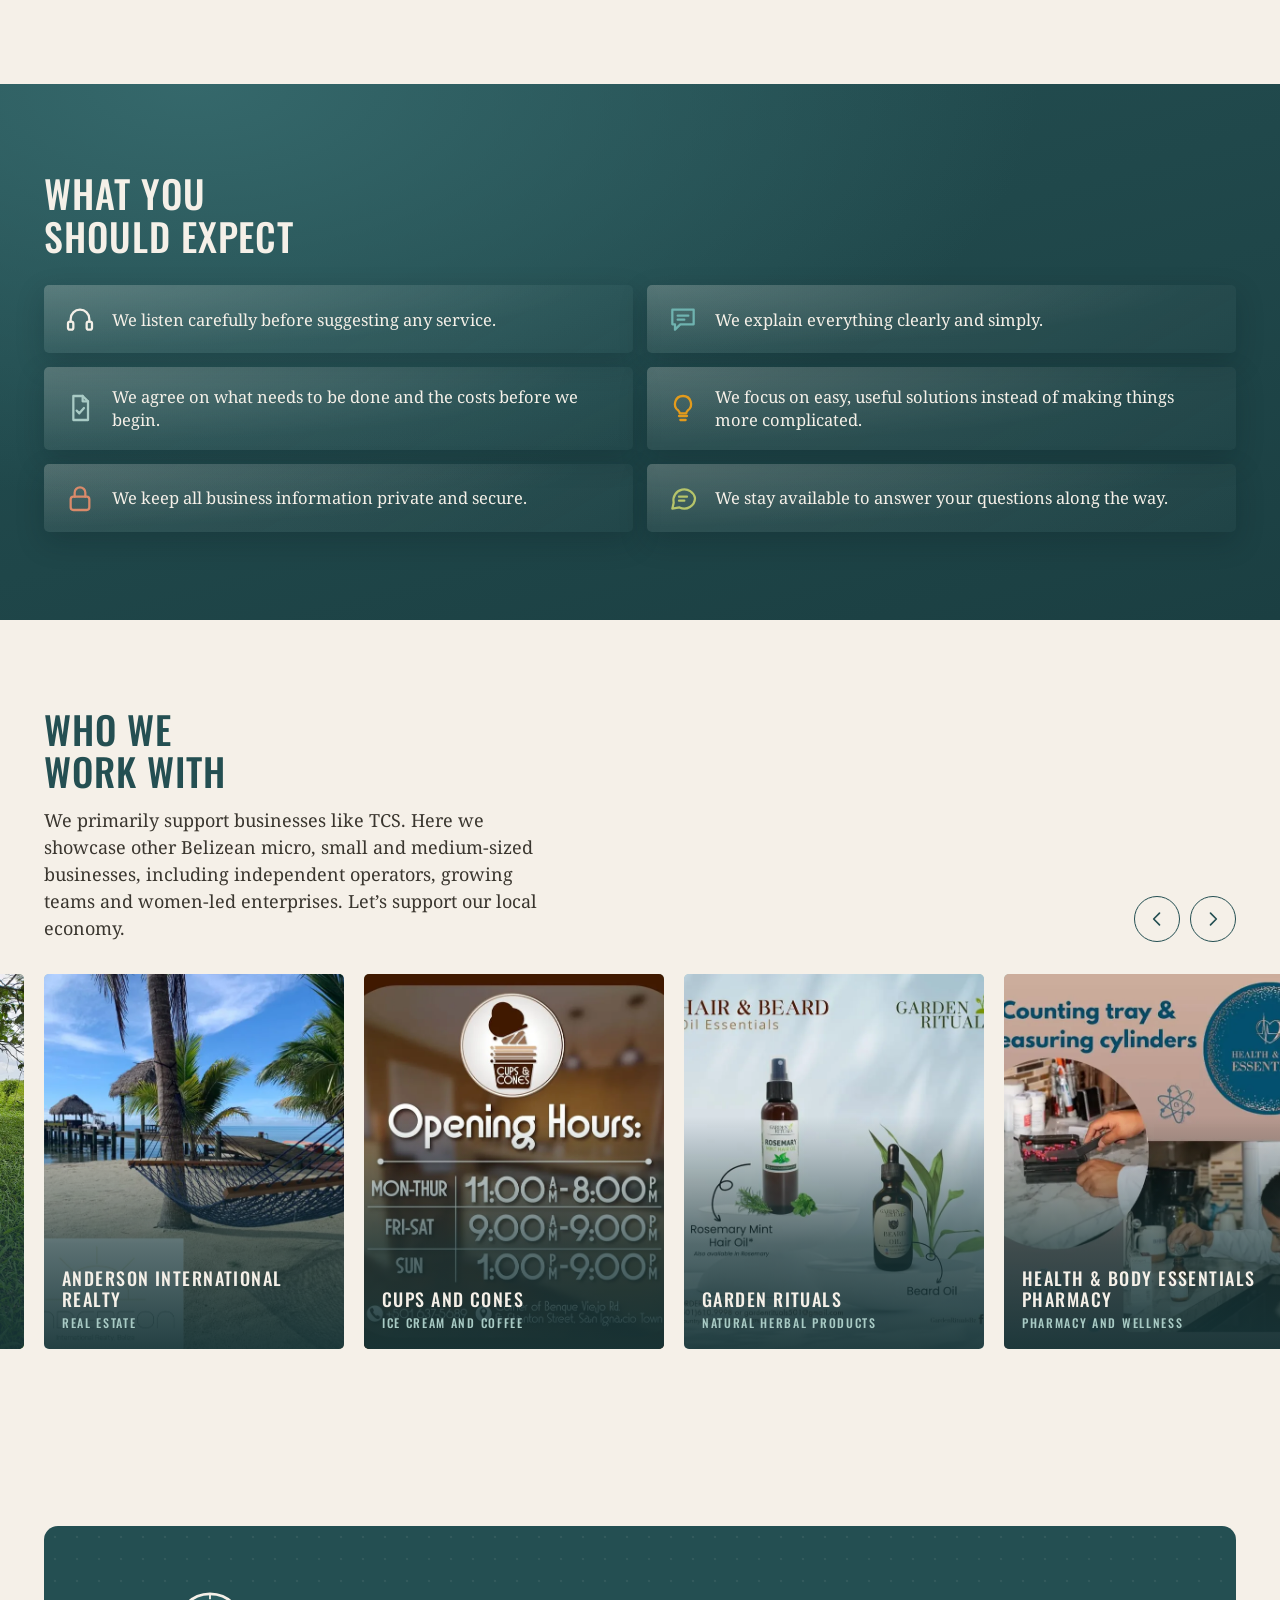
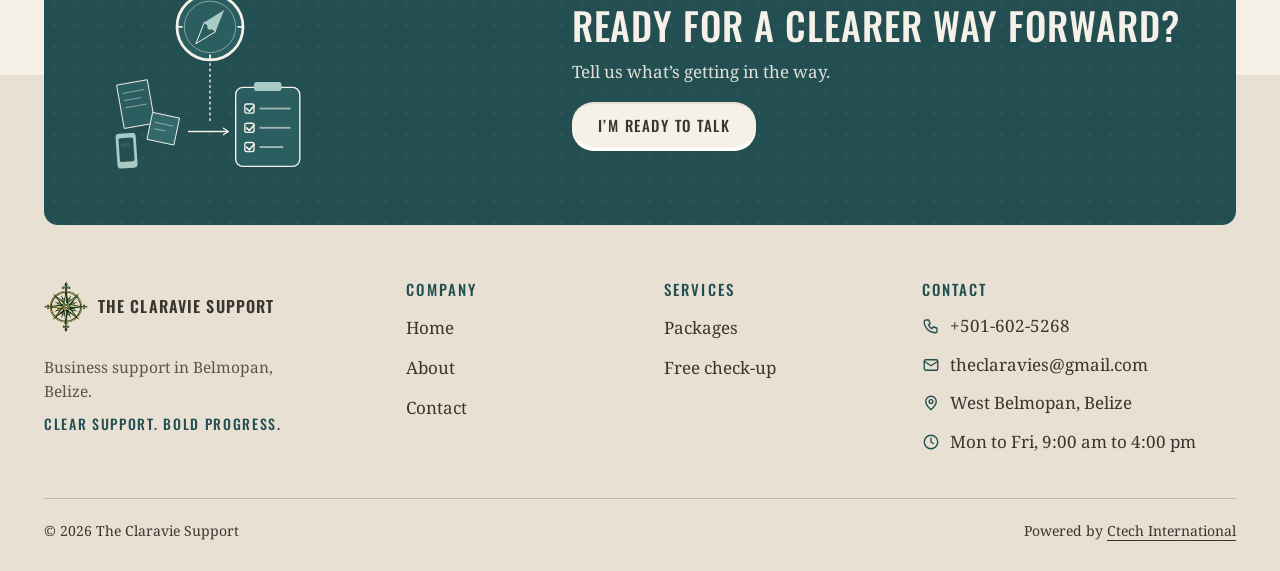
==== commit 63571a48: "Updated email" ====
--- a/about.html
+++ b/about.html
@@ -228,7 +228,7 @@
 					<h2>Contact</h2>
 					<address class="footer-contact">
 						<a href="tel:+5016025268" data-track="phone_tap"><svg viewBox="0 0 24 24" aria-hidden="true"><path d="M5 4h4l2 5-2.5 1.5a11 11 0 0 0 5 5L15 13l5 2v4a2 2 0 0 1-2 2A15 15 0 0 1 3 6a2 2 0 0 1 2-2z"/></svg><span>+501-602-5268</span></a>
-						<a href="mailto:hello@claraviesupport.com"><svg viewBox="0 0 24 24" aria-hidden="true"><rect x="3" y="5" width="18" height="14" rx="2"/><path d="M3 7l9 6 9-6"/></svg><span>hello@claraviesupport.com</span></a>
+						<a href="mailto:theclaravies@gmail.com"><svg viewBox="0 0 24 24" aria-hidden="true"><rect x="3" y="5" width="18" height="14" rx="2"/><path d="M3 7l9 6 9-6"/></svg><span>theclaravies@gmail.com</span></a>
 						<p><svg viewBox="0 0 24 24" aria-hidden="true"><path d="M12 21s7-6.2 7-11a7 7 0 0 0-14 0c0 4.8 7 11 7 11z"/><circle cx="12" cy="10" r="2.5"/></svg><span>West Belmopan, Belize</span></p>
 						<p><svg viewBox="0 0 24 24" aria-hidden="true"><circle cx="12" cy="12" r="9"/><path d="M12 7v5l3 2"/></svg><span>Mon to Fri, 9:00 am to 4:00 pm</span></p>
 					</address>
